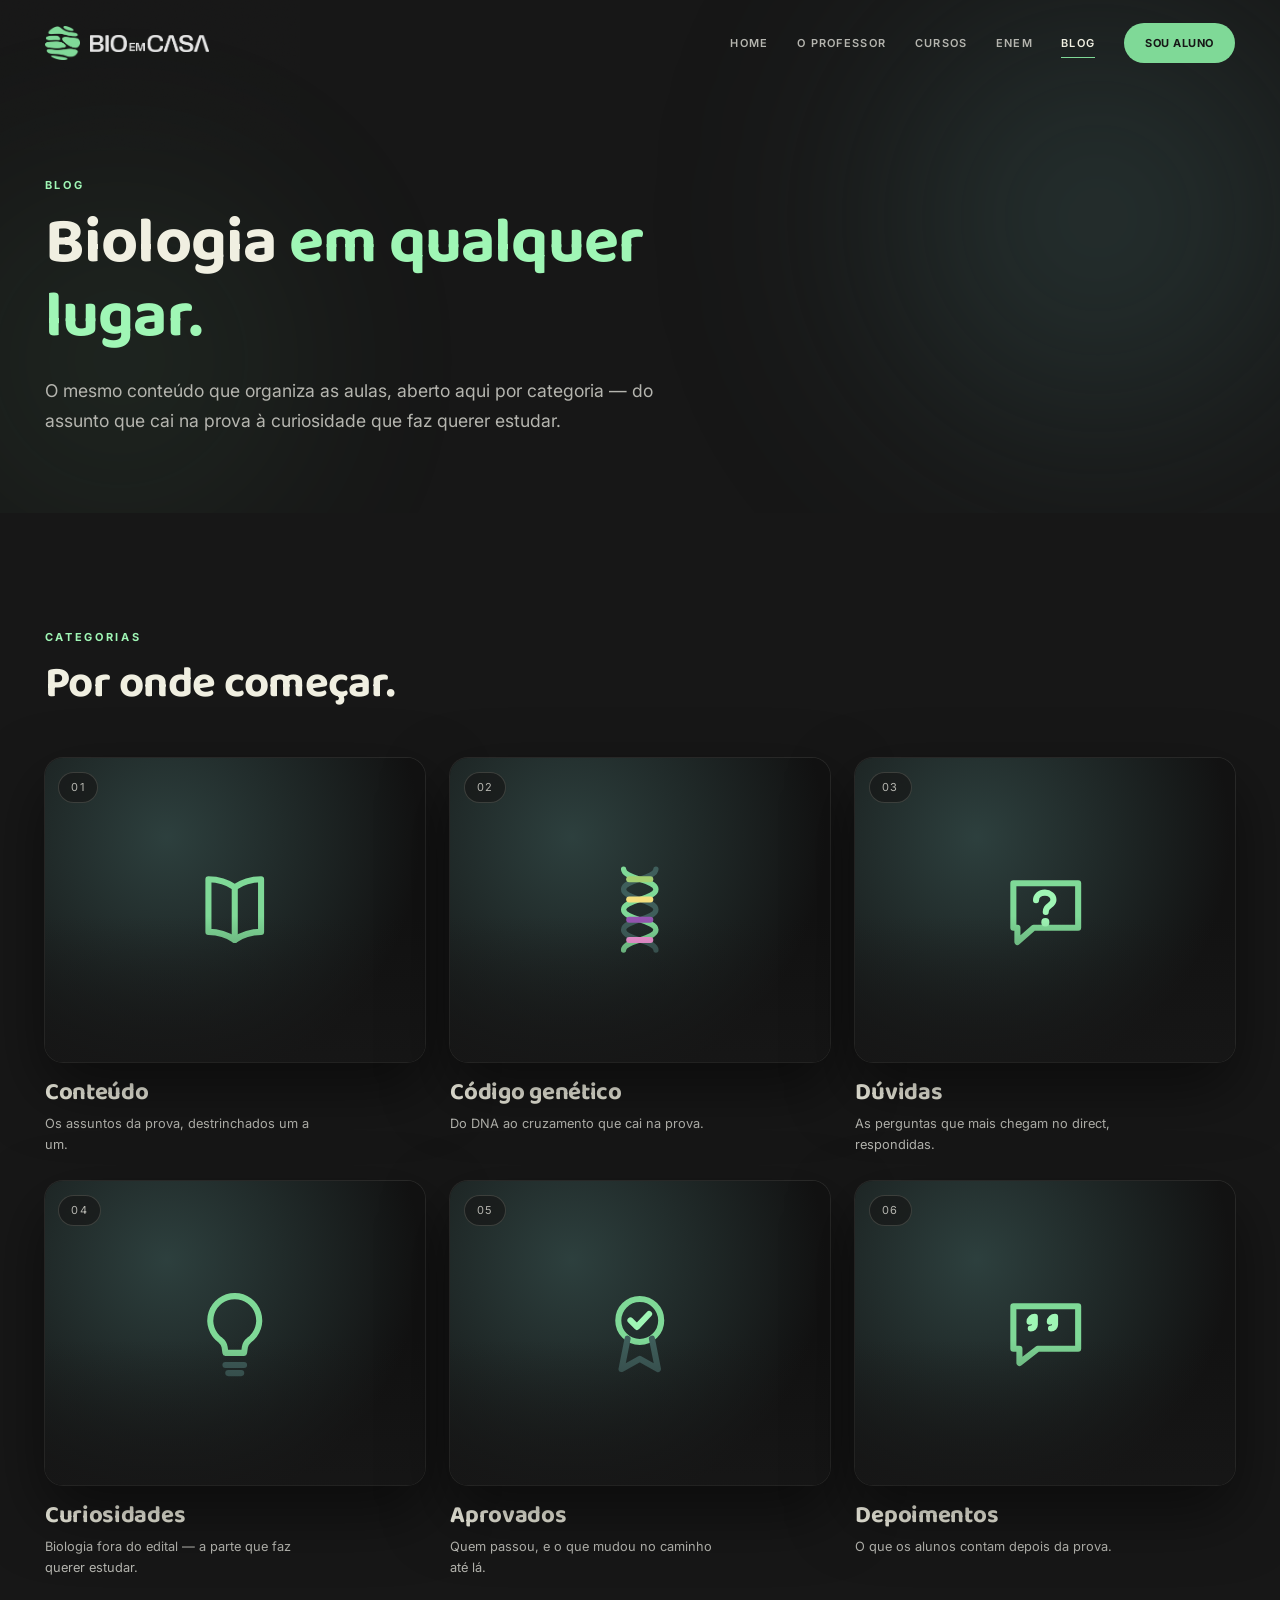
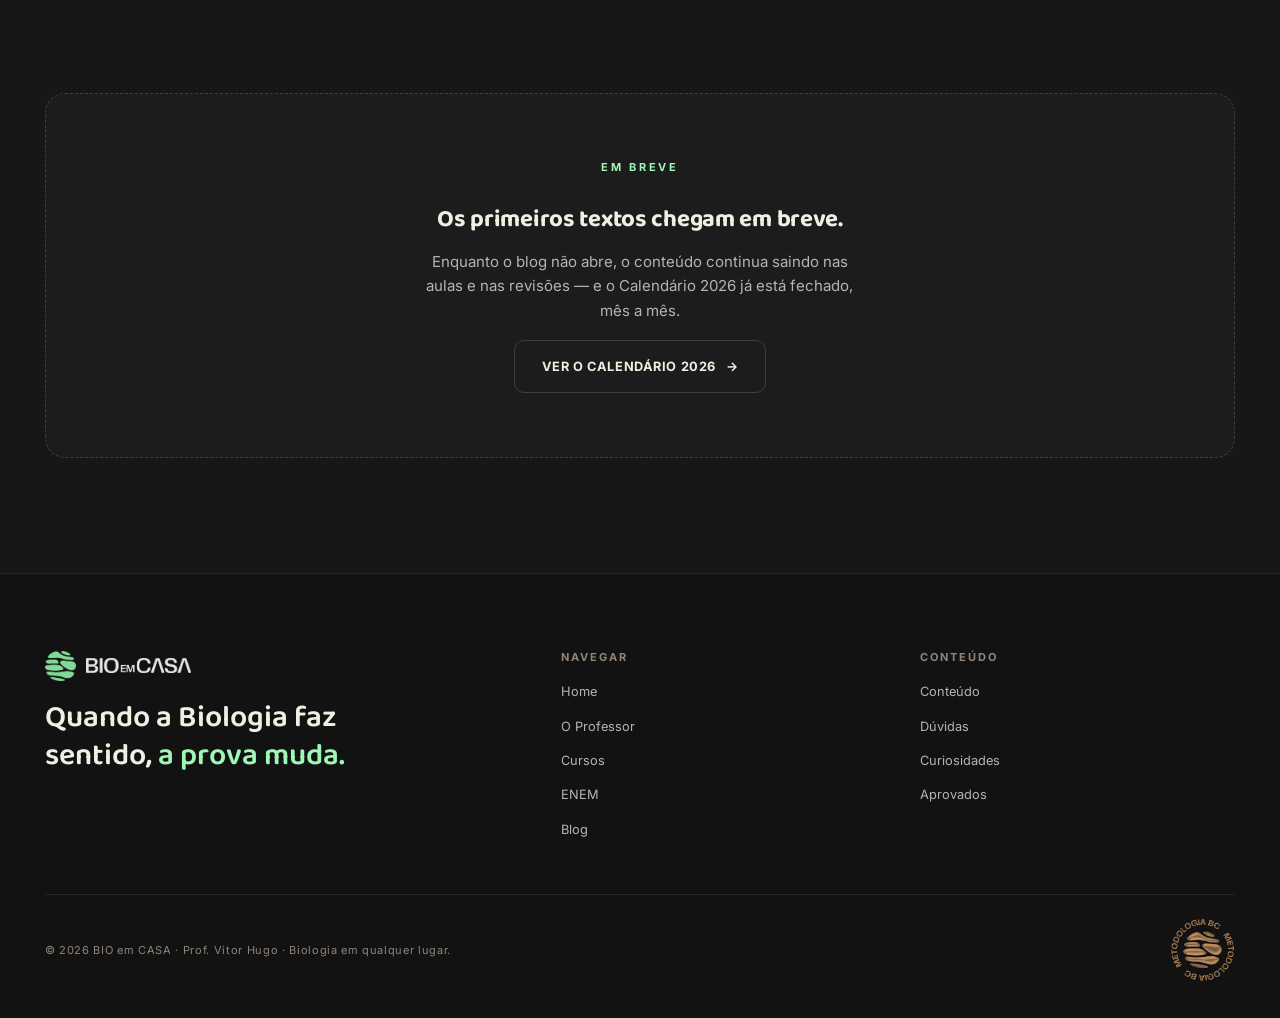
==== blog.html @ 964b4d8d "Cursos: metade do mark do logo atrás da foto do professor Mesmo motivo do hero da Home, preenchendo " ====
<!doctype html>
<html lang="pt-BR">
<head>
<meta charset="utf-8">
<meta name="viewport" content="width=device-width, initial-scale=1">
<title>Blog — BIO em CASA</title>
<meta name="description" content="Conteúdo, dúvidas, código genético, curiosidades, aprovados e depoimentos: a Biologia da BIO em CASA organizada por categoria.">
<link rel="icon" href="favicon.png" type="image/png">
<meta name="theme-color" content="#171717">

<link rel="preconnect" href="https://fonts.googleapis.com">
<link rel="preconnect" href="https://fonts.gstatic.com" crossorigin>
<link rel="stylesheet" href="https://fonts.googleapis.com/css2?family=Baloo+2:wght@500;600;700;800&family=Inter:wght@400;500;600;700&display=swap">
<script>document.documentElement.classList.add('js')</script>
<link rel="stylesheet" href="assets/css/site.css?v=20260915c">
<link rel="stylesheet" href="assets/css/paginas.css?v=20260915h">
</head>
<body>

<div class="progresso" aria-hidden="true"></div>

<svg class="grain" aria-hidden="true" xmlns="http://www.w3.org/2000/svg">
  <filter id="grao"><feTurbulence type="fractalNoise" baseFrequency="0.85" numOctaves="2" stitchTiles="stitch"/></filter>
  <rect width="100%" height="100%" filter="url(#grao)"/>
</svg>

<header class="topo" data-stuck="0">
  <a class="marca" href="index.html" aria-label="BIO em CASA — início">
    <img class="marca__icone" src="assets/img/marca/icone.png" alt="" width="312" height="300">
    <img class="marca__wordmark" src="assets/img/marca/wordmark.png" alt="" width="1053" height="150">
  </a>
  <nav class="nav" aria-label="Principal">
    <a class="nav__link" href="index.html"><span data-txt="Home">Home</span></a>
    <a class="nav__link" href="professor.html"><span data-txt="O Professor">O Professor</span></a>
    <a class="nav__link" href="cursos.html"><span data-txt="Cursos">Cursos</span></a>
    <a class="nav__link" href="enem.html"><span data-txt="ENEM">ENEM</span></a>
    <a class="nav__link" href="blog.html" aria-current="page"><span data-txt="Blog">Blog</span></a>
    <a class="btn btn--pill" href="https://eveclass.com/pt" target="_blank" rel="noopener">Sou aluno</a>
  </nav>
  <button class="menu-btn" type="button" aria-label="Abrir menu" aria-expanded="false" aria-controls="gaveta"><i></i><i></i></button>
</header>

<div class="gaveta" id="gaveta">
  <a href="index.html" style="--i:0">Home</a>
  <a href="professor.html" style="--i:1">O Professor</a>
  <a href="cursos.html" style="--i:2">Cursos</a>
  <a href="enem.html" style="--i:3">ENEM</a>
  <a href="blog.html" style="--i:4">Blog</a>
  <a href="https://eveclass.com/pt" target="_blank" rel="noopener" style="--i:5">Sou aluno</a>
</div>

<main>

<!-- ========================================================= CAPA ======== -->
<section class="capa">
  <div class="ambient" aria-hidden="true"><span class="a1"></span><span class="a2"></span></div>

  <div class="env capa__grade capa__grade--solo">
    <div>
      <span class="olho" data-revelar>Blog</span>
      <h1 data-revelar style="--atraso:80ms">Biologia <b>em qualquer lugar.</b></h1>
      <p class="texto medida" data-revelar style="--atraso:160ms">
        O mesmo conteúdo que organiza as aulas, aberto aqui por categoria — do assunto que
        cai na prova à curiosidade que faz querer estudar.
      </p>
    </div>
  </div>
</section>

<!-- ==================================================== CATEGORIAS ======= -->
<section class="sec env" aria-labelledby="cat-tit">
  <span class="olho" data-revelar>Categorias</span>
  <h2 id="cat-tit" class="tit-secao" data-revelar style="--atraso:80ms">Por onde começar.</h2>

  <div class="categorias">

    <article class="cat" id="conteudo" data-revelar-img>
      <div class="moldura moldura--viva">
        <span class="cat__tag">01</span>
        <div class="cat__icone" aria-hidden="true">
          <svg viewBox="0 0 24 24" fill="none" stroke="#7FD997" stroke-width="1.5" stroke-linecap="round" stroke-linejoin="round"><path d="M12 6.5c-1.8-1.3-4-2-6.5-2v13c2.5 0 4.7.7 6.5 2 1.8-1.3 4-2 6.5-2v-13c-2.5 0-4.7.7-6.5 2Z"></path><path d="M12 6.5v13"></path></svg>
        </div>
      </div>
      <h3>Conteúdo</h3>
      <p>Os assuntos da prova, destrinchados um a um.</p>
    </article>

    <article class="cat" id="codigo-genetico" data-revelar-img style="--atraso:90ms">
      <div class="moldura moldura--viva">
        <span class="cat__tag">02</span>
        <div class="cat__icone" aria-hidden="true">
          <svg viewBox="0 0 24 24" fill="none"><path d="M8 2c0 2.5 8 2.5 8 5s-8 2.5-8 5 8 2.5 8 5-8 2.5-8 5" stroke="#7FD997" stroke-width="1.3" stroke-linecap="round"></path><path d="M16 2c0 2.5-8 2.5-8 5s8 2.5 8 5-8 2.5-8 5 8 2.5 8 5" stroke="#3F5E5B" stroke-width="1.3" stroke-linecap="round"></path><path d="M9.4 4.5h5.2" stroke="#A5CF72" stroke-width="1.5" stroke-linecap="round"></path><path d="M9.4 9.5h5.2" stroke="#F5DF7F" stroke-width="1.5" stroke-linecap="round"></path><path d="M9.4 14.5h5.2" stroke="#9755B3" stroke-width="1.5" stroke-linecap="round"></path><path d="M9.4 19.5h5.2" stroke="#FC9ADE" stroke-width="1.5" stroke-linecap="round"></path></svg>
        </div>
      </div>
      <h3>Código genético</h3>
      <p>Do DNA ao cruzamento que cai na prova.</p>
    </article>

    <article class="cat" id="duvidas" data-revelar-img style="--atraso:180ms">
      <div class="moldura moldura--viva">
        <span class="cat__tag">03</span>
        <div class="cat__icone" aria-hidden="true">
          <svg viewBox="0 0 24 24" fill="none" stroke="#7FD997" stroke-width="1.5" stroke-linecap="round" stroke-linejoin="round"><path d="M4 5.5h16v11H9l-4 3.5v-3.5H4z"></path><path d="M9.6 9.7c0-1.1.9-1.9 2.2-1.9 1.2 0 2.1.8 2.1 1.8 0 1-1.1 1.3-1.6 2-.2.3-.3.6-.3 1" stroke="#9FF6B5"></path><path d="M11.9 15.1v.1" stroke="#9FF6B5" stroke-width="2"></path></svg>
        </div>
      </div>
      <h3>Dúvidas</h3>
      <p>As perguntas que mais chegam no direct, respondidas.</p>
    </article>

    <article class="cat" id="curiosidades" data-revelar-img>
      <div class="moldura moldura--viva">
        <span class="cat__tag">04</span>
        <div class="cat__icone" aria-hidden="true">
          <svg viewBox="0 0 24 24" fill="none" stroke="#7FD997" stroke-width="1.5" stroke-linecap="round" stroke-linejoin="round"><path d="M12 3a6 6 0 0 0-3.5 10.9c.5.4.9 1 1 1.7l.2 1.4h4.6l.2-1.4c.1-.7.5-1.3 1-1.7A6 6 0 0 0 12 3Z"></path><path d="M9.7 20h4.6M10.4 22h3.2" stroke="#3F5E5B"></path></svg>
        </div>
      </div>
      <h3>Curiosidades</h3>
      <p>Biologia fora do edital — a parte que faz querer estudar.</p>
    </article>

    <article class="cat" id="aprovados" data-revelar-img style="--atraso:90ms">
      <div class="moldura moldura--viva">
        <span class="cat__tag">05</span>
        <div class="cat__icone" aria-hidden="true">
          <svg viewBox="0 0 24 24" fill="none" stroke="#7FD997" stroke-width="1.5" stroke-linecap="round" stroke-linejoin="round"><circle cx="12" cy="9" r="5.3"></circle><path d="m9.7 9 1.6 1.6 3-3.2" stroke="#9FF6B5"></path><path d="M9 13.5 7.5 21l4.5-2.5 4.5 2.5-1.5-7.5" stroke="#3F5E5B"></path></svg>
        </div>
      </div>
      <h3>Aprovados</h3>
      <p>Quem passou, e o que mudou no caminho até lá.</p>
    </article>

    <article class="cat" id="depoimentos" data-revelar-img style="--atraso:180ms">
      <div class="moldura moldura--viva">
        <span class="cat__tag">06</span>
        <div class="cat__icone" aria-hidden="true">
          <svg viewBox="0 0 24 24" fill="none" stroke="#7FD997" stroke-width="1.5" stroke-linecap="round" stroke-linejoin="round"><path d="M4 5.5h16v10.5H10l-4.5 3.5v-3.5H4z"></path><path d="M8 9.3c0-.7.6-1.2 1.3-1.2v1.9c0 .6-.4 1-1 1" stroke="#9FF6B5"></path><path d="M13 9.3c0-.7.6-1.2 1.3-1.2v1.9c0 .6-.4 1-1 1" stroke="#9FF6B5"></path></svg>
        </div>
      </div>
      <h3>Depoimentos</h3>
      <p>O que os alunos contam depois da prova.</p>
    </article>

  </div>
</section>

<!-- ======================================================== VAZIO ======== -->
<section class="sec env">
  <div class="vazio" data-revelar>
    <span class="olho">Em breve</span>
    <h2>Os primeiros textos chegam em breve.</h2>
    <p>
      Enquanto o blog não abre, o conteúdo continua saindo nas aulas e nas revisões —
      e o Calendário 2026 já está fechado, mês a mês.
    </p>
    <a class="btn btn--fantasma" href="cursos.html">Ver o Calendário 2026 <span class="seta" aria-hidden="true">→</span></a>
  </div>
</section>

</main>

<footer class="rodape">
  <div class="env">
    <div class="rodape__grade">
      <div>
        <a class="marca" href="index.html" aria-label="BIO em CASA — início">
          <img class="marca__icone marca__icone--rodape" src="assets/img/marca/icone.png" alt="" width="312" height="300">
          <img class="marca__wordmark marca__wordmark--rodape" src="assets/img/marca/wordmark.png" alt="" width="1053" height="150">
        </a>
        <p class="rodape__frase">Quando a Biologia faz sentido, <b>a prova muda.</b></p>
      </div>
      <nav aria-label="Navegação do rodapé">
        <h4>Navegar</h4>
        <ul>
          <li><a href="index.html">Home</a></li>
          <li><a href="professor.html">O Professor</a></li>
          <li><a href="cursos.html">Cursos</a></li>
          <li><a href="enem.html">ENEM</a></li>
          <li><a href="blog.html">Blog</a></li>
        </ul>
      </nav>
      <div>
        <h4>Conteúdo</h4>
        <ul>
          <li><a href="blog.html#conteudo">Conteúdo</a></li>
          <li><a href="blog.html#duvidas">Dúvidas</a></li>
          <li><a href="blog.html#curiosidades">Curiosidades</a></li>
          <li><a href="blog.html#aprovados">Aprovados</a></li>
        </ul>
      </div>
    </div>
    <div class="rodape__base">
      <span>© <span id="ano">2026</span> BIO em CASA · Prof. Vitor Hugo · Biologia em qualquer lugar.</span>
      <img class="rodape__selo" src="assets/img/marca/selo-bc.png" alt="Selo Metodologia BC" width="420" height="419" loading="lazy">
    </div>
  </div>
</footer>

<script src="assets/js/site.js?v=20260915b" defer></script>
<script src="assets/js/paginas.js?v=20260915b" defer></script>
</body>
</html>
---- assets/css/site.css ----
/* ==========================================================================
   BIO em CASA — sistema base (tokens, shell, header, footer, componentes)
   Design system aprovado: fundo #171717, verde de marca #7FD997,
   display Baloo 2 + corpo Inter.
   ========================================================================== */

:root{
  /* --- superfícies --- */
  --bg:        #171717;
  --bg-raise:  #1c1c1c;
  --bg-sink:   #121212;

  /* --- tinta --- */
  --ink:       #F0EFE1;
  --ink-2:     #B5B5AF;
  /* A escala dimmed aprovada é #B5B5AF / #83786E / #675B53. Em texto pequeno,
     #83786E dá 4.16:1 e #675B53 dá 2.73:1 sobre #171717 — ambos abaixo do
     mínimo AA (4.5:1). A escala foi deslocada um degrau: --ink-3 abre
     #83786E o mínimo necessário para passar (5.1:1) e os dois tons
     aprovados seguem no sistema, agora reservados a texto grande e a
     elementos decorativos. */
  --ink-3:     #918579;
  --ink-4:     #83786E;
  --ink-5:     #675B53;

  /* --- verde de marca --- */
  --green:     #7FD997;
  --mint:      #9FF6B5;
  --petrol:    #3F5E5B;

  /* --- linhas --- */
  --line:      rgba(240,239,225,.09);
  --line-2:    rgba(240,239,225,.16);
  --green-soft:rgba(127,217,151,.12);
  --green-line:rgba(127,217,151,.28);

  /* --- legenda do Calendário (cores reais do carrossel, só aqui) --- */
  --cal-obj:   #5AC9FC;   /* revisões objetivas  */
  --cal-disc:  #FEE254;   /* revisões discursivas */
  --cal-ambas: #69E892;   /* ambas                */
  --cal-vest:  #FD8639;   /* datas de vestibular  */

  /* --- tipografia --- */
  --display: 'Baloo 2', 'Trebuchet MS', sans-serif;
  --body:    'Inter', -apple-system, 'Segoe UI', sans-serif;

  --t-hero:  clamp(2.35rem, 1.15rem + 3.6vw, 4.1rem);
  --t-h2:    clamp(1.75rem, 1.05rem + 2.1vw, 2.85rem);
  --t-h3:    clamp(1.15rem, .95rem + .7vw, 1.5rem);
  --t-lead:  clamp(.95rem, .88rem + .28vw, 1.1rem);
  --t-body:  .94rem;
  --t-small: .8rem;
  --t-label: .688rem;

  /* --- ritmo --- */
  --gut:     clamp(1.25rem, .4rem + 3vw, 3.5rem);
  --max:     1280px;
  --sec:     clamp(4rem, 2rem + 6.5vw, 7.5rem);

  /* --- movimento --- */
  --ease:    cubic-bezier(.16,1,.3,1);
  --ease-io: cubic-bezier(.5,0,.2,1);
  --nav-h:   86px;
}

*,*::before,*::after{ box-sizing:border-box; }

/* `overflow-x: clip` — NUNCA `hidden`: hidden cria um contêiner de scroll
   implícito no <body> e quebra silenciosamente todo `position:sticky`. */
html{ overflow-x:clip; scroll-behavior:smooth; scroll-padding-top:calc(var(--nav-h) + 1.5rem); }
body{
  margin:0; overflow-x:clip;
  background:var(--bg); color:var(--ink);
  font-family:var(--body); font-size:var(--t-body); line-height:1.65;
  -webkit-font-smoothing:antialiased; text-rendering:optimizeLegibility;
}
img,svg,canvas{ display:block; max-width:100%; }
a{ color:inherit; text-decoration:none; }
h1,h2,h3,h4{ font-family:var(--display); font-weight:700; line-height:1.14; margin:0; letter-spacing:-.012em; }
p{ margin:0; }
ul{ margin:0; padding:0; list-style:none; }
button{ font:inherit; color:inherit; background:none; border:0; cursor:pointer; }
::selection{ background:var(--green); color:var(--bg); }

:focus-visible{
  outline:2px solid var(--mint); outline-offset:3px; border-radius:4px;
}

/* ==========================================================================
   Atmosfera — grão + glow ambiente que deriva sozinho
   ========================================================================== */

.grain{
  position:fixed; inset:0; z-index:80; pointer-events:none;
  opacity:.05; mix-blend-mode:overlay;
}

.ambient{ position:absolute; inset:0; overflow:hidden; pointer-events:none; z-index:0; }
.ambient span{ position:absolute; border-radius:50%; will-change:transform; }
.ambient .a1{
  width:min(620px,58vw); aspect-ratio:1; top:-18%; right:-10%;
  background:radial-gradient(circle,var(--petrol),transparent 70%);
  filter:blur(100px); opacity:.5; animation:driftA 26s ease-in-out infinite;
}
.ambient .a2{
  width:min(470px,46vw); aspect-ratio:1; bottom:-16%; left:-9%;
  background:radial-gradient(circle,var(--green),transparent 70%);
  filter:blur(110px); opacity:.15; animation:driftB 32s ease-in-out infinite;
}
@keyframes driftA{ 0%,100%{transform:translate(0,0) scale(1)} 50%{transform:translate(2.4vw,1.6vh) scale(1.08)} }
@keyframes driftB{ 0%,100%{transform:translate(0,0) scale(1)} 50%{transform:translate(-2vw,-2.2vh) scale(1.05)} }

/* motivo orgânico da marca — metade esquerda do MARK real (não aproximação
   desenhada), ampliada e sangrando pela borda direita, atrás da foto do
   professor. Opacidade baixa de propósito: é atmosfera que se funde com o
   glow ambiente, não um segundo elemento disputando a hélice (o momento
   focal do Hero). Só em desktop — some junto com a foto no breakpoint
   mobile (ver home.css, onde .hero-obj também some). */
.motivo{
  position:absolute; z-index:0; pointer-events:none;
  top:-4vh; right:-13vw; width:min(620px,52vw); height:auto;
  opacity:.09;
}

/* ==========================================================================
   Header
   ========================================================================== */

/* A barra encolhe no scroll SEM animar `height`: a altura da caixa é fixa e
   quem encolhe é a faixa pintada (::before, via scaleY) enquanto o conteúdo
   sobe por translate. Animar `height` aqui custava um quadro de ~66ms
   exatamente no início do scroll — o pior momento possível. */
.topo{
  position:fixed; inset:0 0 auto; z-index:60; height:var(--nav-h);
  display:flex; align-items:center; justify-content:space-between;
  padding:0 var(--gut);
  pointer-events:none;   /* a faixa transparente abaixo não bloqueia cliques */
}
.topo > *{ pointer-events:auto; }
.topo::before{
  content:""; position:absolute; inset:0; z-index:-1;
  transform-origin:50% 0; opacity:0;
  background:rgba(23,23,23,.82);
  backdrop-filter:blur(14px) saturate(140%);
  border-bottom:1px solid var(--line);
  transition:transform .45s var(--ease), opacity .45s var(--ease);
}
.topo[data-stuck="1"]::before{ opacity:1; transform:scaleY(.767); }
.topo > *{ transition:transform .45s var(--ease); }
.topo[data-stuck="1"] > *{ transform:translateY(-10px); }

/* Ícone + wordmark, dois arquivos (nunca reconstruído em fonte): "BIO EM
   CASA" na arte usa Scale VF (tipografia real da identidade), que não está
   disponível pra texto vivo no navegador (ver paleta-e-tipografia.md).
   Baloo 2 é a substituta só onde o texto PRECISA ser vivo (títulos, corpo)
   — no logo em si, sempre a imagem. O wordmark foi recomposto a partir das
   duas linhas reais do lockup original ("BIO EM" + "CASA"), recortadas e
   religadas lado a lado — mesmas letras, mesma fonte, só a DIAGRAMAÇÃO
   muda de empilhada pra uma linha só, igual ao cabeçalho anterior. */
.marca{ display:flex; align-items:center; gap:10px; }
.marca__icone,.marca__wordmark{
  width:auto; transform-origin:0 50%;
  transition:transform .45s var(--ease);
}
.marca__icone{ height:34px; }
.marca__wordmark{ height:17px; }
.topo[data-stuck="1"] .marca__icone,
.topo[data-stuck="1"] .marca__wordmark{ transform:scale(.82); }
.marca__icone--rodape{ height:30px; }
.marca__wordmark--rodape{ height:15px; }

.nav{ display:flex; align-items:center; gap:clamp(1.1rem,2.2vw,2.25rem); }
.nav__link{
  position:relative; display:block; overflow:hidden;
  font-size:var(--t-label); font-weight:600; letter-spacing:.12em;
  text-transform:uppercase; color:var(--ink-2);
}
/* deslocamento de texto: o rótulo sobe e um duplicado entra por baixo */
/* .22s, não .5s: esse efeito passa o texto por uma máscara (metade sobe,
   metade entra por baixo) — em 500ms a meia-frase cortada fica visível por
   tempo suficiente pra parecer quebrado; rápido, "pisca" como um flip de
   painel de embarque e ninguém enxerga o corte. */
/* o respiro vertical mora no span (e no duplicado), não no link: com padding
   no link, o overflow:hidden deixava uma faixa do texto original e do
   duplicado aparecendo — o "cortezinho" no hover. */
.nav__link span{ display:block; padding:.35rem 0; transition:transform .22s var(--ease); }
.nav__link span::after{
  content:attr(data-txt); position:absolute; left:0; top:100%; padding:.35rem 0;
  color:var(--ink); white-space:nowrap;
}
.nav__link:hover span,
.nav__link:focus-visible span{ transform:translateY(-100%); }
.nav__link[aria-current="page"]{ color:var(--ink); }
.nav__link[aria-current="page"]::before{
  content:""; position:absolute; left:0; bottom:0; width:100%; height:1px;
  background:var(--green);
}

/* ==========================================================================
   Botões
   ========================================================================== */

.btn{
  --sweep:var(--mint);
  position:relative; display:inline-flex; align-items:center; gap:.6rem;
  padding:.92rem 1.65rem; border-radius:10px; overflow:hidden; isolation:isolate;
  font-size:var(--t-small); font-weight:700; letter-spacing:.045em;
  text-transform:uppercase; white-space:nowrap;
  transition:transform .35s var(--ease), box-shadow .35s var(--ease);
}
.btn::before{
  content:""; position:absolute; inset:0; z-index:-1;
  background:var(--sweep); transform:translateX(-101%);
  transition:transform .55s var(--ease);
}
.btn:hover::before,.btn:focus-visible::before{ transform:translateX(0); }
.btn .seta{ transition:transform .45s var(--ease); }
.btn:hover .seta{ transform:translateX(4px); }

.btn--solido{ background:var(--green); color:var(--bg); }
.btn--solido:hover{ box-shadow:0 12px 34px rgba(127,217,151,.22); transform:translateY(-2px); }

.btn--pill{
  background:var(--green); color:var(--bg); border-radius:100px;
  padding:.7rem 1.35rem; font-size:var(--t-label);
}
.btn--pill:hover{ box-shadow:0 10px 26px rgba(127,217,151,.24); transform:translateY(-2px); }

.btn--fantasma{
  color:var(--ink); border:1px solid var(--line-2); --sweep:rgba(127,217,151,.1);
}
.btn--fantasma:hover{ border-color:var(--green-line); }

/* link de texto com seta */
.link-seta{
  display:inline-flex; align-items:center; gap:.45rem;
  font-size:var(--t-small); font-weight:600; letter-spacing:.02em; color:var(--ink);
}
.link-seta i{ font-style:normal; color:var(--mint); transition:transform .45s var(--ease); }
.link-seta:hover i{ transform:translateX(5px); }
.link-seta:hover{ color:var(--mint); }

/* ==========================================================================
   Estruturas de seção
   ========================================================================== */

.env{ width:min(100% - var(--gut)*2, var(--max)); margin-inline:auto; }
.sec{ position:relative; padding-block:var(--sec); }
/* seções encostadas não somam dois respiros — o intervalo entre elas é um só */
.sec + .sec{ padding-top:0; }

.olho{
  display:block; font-size:var(--t-label); font-weight:700;
  letter-spacing:.24em; text-transform:uppercase; color:var(--mint);
  margin-bottom:.85rem;
}
.subtit{ color:var(--ink-3); font-style:italic; font-size:var(--t-small); }
.texto{ color:var(--ink-2); font-size:var(--t-lead); line-height:1.72; }
.medida{ max-width:56ch; }
.medida-curta{ max-width:44ch; }

.regua{ height:1px; background:var(--line); border:0; margin:0; }

/* pílula de rótulo */
.pilula{
  display:inline-flex; align-items:center; gap:.5rem; width:fit-content;
  padding:.45rem .9rem; border-radius:100px;
  background:var(--green-soft); border:1px solid var(--green-line);
  font-size:var(--t-label); font-weight:700; letter-spacing:.16em;
  text-transform:uppercase; color:var(--mint);
}

/* barra de progresso da página */
.progresso{
  position:fixed; top:0; left:0; height:2px; width:0%; z-index:70;
  background:linear-gradient(90deg,var(--petrol),var(--green),var(--mint));
  transform-origin:0 50%;
}

/* ==========================================================================
   Revelação de apoio — movimento SECUNDÁRIO (nunca o momento principal)
   ========================================================================== */

.js [data-revelar]{
  opacity:0; transform:translateY(18px);
  transition:opacity .85s var(--ease), transform .85s var(--ease);
  transition-delay:var(--atraso,0ms);
}
[data-revelar].visivel{ opacity:1; transform:none; }

/* imagens entram com blur + translateY (padrão do estúdio, nunca só opacidade) */
.js [data-revelar-img]{
  opacity:0; transform:translateY(26px) scale(1.02); filter:blur(14px);
  transition:opacity 1s var(--ease), transform 1.1s var(--ease), filter 1.1s var(--ease);
  transition-delay:var(--atraso,0ms);
}
[data-revelar-img].visivel{ opacity:1; transform:none; filter:blur(0); }

/* ==========================================================================
   Moldura de imagem — a "janela" da marca
   ========================================================================== */

.moldura{
  position:relative; overflow:hidden; border-radius:18px;
  box-shadow:0 0 0 1px var(--line), 0 26px 64px rgba(0,0,0,.5);
  background:var(--bg-sink);
}
.moldura img{ width:100%; height:100%; object-fit:cover; transition:transform 1.1s var(--ease); }
.moldura::after{
  content:""; position:absolute; inset:0;
  background:linear-gradient(180deg,transparent 52%,rgba(23,23,23,.85) 100%);
}
.moldura--viva:hover img{ transform:scale(1.05); }
.moldura--viva{ transition:box-shadow .6s var(--ease); }
.moldura--viva:hover{ box-shadow:0 0 0 1px var(--green-line), 0 32px 74px rgba(0,0,0,.55); }

/* ==========================================================================
   Rodapé
   ========================================================================== */

.rodape{
  position:relative; border-top:1px solid var(--line);
  padding:clamp(3rem,6vw,5rem) 0 2.25rem; background:var(--bg-sink);
}
.rodape__grade{
  display:grid; gap:2.75rem;
  grid-template-columns:minmax(0,1.5fr) repeat(2,minmax(0,1fr));
}
.rodape__frase{
  font-family:var(--display); font-weight:600;
  font-size:clamp(1.3rem,1rem + 1.2vw,1.9rem); line-height:1.25; color:var(--ink);
  max-width:20ch; margin-top:1.15rem;
}
.rodape__frase b{ color:var(--mint); font-weight:600; }
.rodape h4{
  font-family:var(--body); font-size:var(--t-label); font-weight:700;
  letter-spacing:.18em; text-transform:uppercase; color:var(--ink-3); margin-bottom:1rem;
}
.rodape li + li{ margin-top:.6rem; }
.rodape li a{ color:var(--ink-2); font-size:var(--t-small); transition:color .3s var(--ease); }
.rodape li a:hover{ color:var(--mint); }
.rodape__base{
  display:flex; flex-wrap:wrap; gap:1rem; justify-content:space-between;
  align-items:center; margin-top:3.25rem; padding-top:1.5rem;
  border-top:1px solid var(--line);
  font-size:var(--t-label); letter-spacing:.06em; color:var(--ink-3);
}
.rodape__selo{ width:64px; height:auto; opacity:.85; }

/* ==========================================================================
   Menu mobile
   ========================================================================== */

.menu-btn{ display:none; width:40px; height:40px; position:relative; z-index:62; }
.menu-btn i{
  position:absolute; left:9px; width:22px; height:1.5px; background:var(--ink);
  transition:transform .45s var(--ease), opacity .3s var(--ease);
}
.menu-btn i:nth-child(1){ top:15px; }
.menu-btn i:nth-child(2){ top:23px; }
[data-menu="aberto"] .menu-btn i:nth-child(1){ transform:translateY(4px) rotate(45deg); }
[data-menu="aberto"] .menu-btn i:nth-child(2){ transform:translateY(-4px) rotate(-45deg); }

.gaveta{
  position:fixed; inset:0; z-index:59; display:none;
  flex-direction:column; justify-content:center; gap:.4rem;
  padding:0 var(--gut); background:var(--bg);
}
.gaveta::before{
  content:""; position:absolute; inset:0;
  background:radial-gradient(120% 80% at 80% 10%,rgba(63,94,91,.5),transparent 65%);
  pointer-events:none;
}
.gaveta a{
  position:relative; font-family:var(--display); font-weight:700;
  font-size:clamp(1.9rem,10vw,2.9rem); color:var(--ink);
  padding:.35rem 0; border-bottom:1px solid var(--line);
  opacity:0; transform:translateY(22px);
}
[data-menu="aberto"] .gaveta{ display:flex; }
[data-menu="aberto"] .gaveta a{
  animation:entraMenu .6s var(--ease) forwards;
  animation-delay:calc(var(--i) * 70ms + 60ms);
}
@keyframes entraMenu{ to{ opacity:1; transform:none; } }
[data-menu="aberto"]{ overflow:hidden; }

/* ==========================================================================
   Responsivo
   ========================================================================== */

@media (max-width:900px){
  :root{ --nav-h:68px; }
  .nav{ display:none; }
  .menu-btn{ display:block; }
  .rodape__grade{ grid-template-columns:1fr 1fr; }
  .rodape__grade > :first-child{ grid-column:1 / -1; }
}
@media (max-width:560px){
  .rodape__grade{ grid-template-columns:1fr; }
  .btn{ padding:.85rem 1.3rem; }
}

/* ==========================================================================
   Movimento reduzido — conteúdo sempre visível, sem deslocamento grande
   ========================================================================== */

@media (prefers-reduced-motion:reduce){
  html{ scroll-behavior:auto; }
  *,*::before,*::after{
    animation-duration:.001ms !important; animation-iteration-count:1 !important;
    transition-duration:.001ms !important; scroll-behavior:auto !important;
  }
  [data-revelar],[data-revelar-img]{ opacity:1 !important; transform:none !important; filter:none !important; }
  .ambient span{ animation:none; }
  .gaveta a{ opacity:1; transform:none; }
}

/* título de seção padrão das páginas internas */
.tit-secao{
  font-size:var(--t-h2); max-width:18ch;
  margin-bottom:clamp(2rem,4vw,3rem);
}

/* ==========================================================================
   Alvos de toque
   Links de texto (rodapé, links com seta, logo) ganham área de toque real.
   A medida de ~44px vem do dedo, não do texto: vale para qualquer aparelho
   sem ponteiro fino e também para telas estreitas, onde o dedo é a regra.
   ========================================================================== */

@media (hover:none), (max-width:760px){
  .rodape li a{ display:inline-block; padding-block:.9rem; }
  .rodape li + li{ margin-top:0; }
  .link-seta{ padding-block:.72rem; }
  .marca{ padding-block:.45rem; }
  .cat{ padding-block:.25rem; }
}

/* ==========================================================================
   Transição entre páginas (View Transitions, cross-document)

   As quatro páginas dividem header e rodapé. Nomeando os dois, eles
   PERMANECEM na troca em vez de piscar junto com o resto — o site passa a
   parecer um objeto só, não quatro documentos. Progressive enhancement puro:
   onde não há suporte, a navegação é a de sempre e nada se perde.
   ========================================================================== */

@view-transition{ navigation: auto; }

.topo{ view-transition-name: topo; }
.rodape{ view-transition-name: rodape; }

::view-transition-old(root),
::view-transition-new(root){
  animation-duration:.3s;
  animation-timing-function:var(--ease);
}
/* header e rodapé têm view-transition-name pra não "saltar" durante a troca
   de página, mas PRECISAM manter o cross-fade padrão do navegador — nunca
   `animation:none` nos dois ao mesmo tempo. O link ativo muda de estado
   (cor + sublinhado) entre a página antiga e a nova (ex: "Cursos" normal
   numa página, em negrito/sublinhado na outra); sem cross-fade, as duas
   versões renderizam sobrepostas e cheias, e a diferença aparece como um
   "fantasma" cortado no texto do link ativo. O crossfade padrão resolve
   isso suavizando a diferença em vez de empilhar as duas por cima. */
::view-transition-old(topo),::view-transition-new(topo),
::view-transition-old(rodape),::view-transition-new(rodape){
  animation-duration:.18s;
  /* NÃO forçar mix-blend-mode:normal aqui — o padrão do navegador é
     plus-lighter, feito justamente pra crossfade de texto não virar
     "fantasma" duplicado enquanto as duas camadas ainda estão semi-
     transparentes ao mesmo tempo. Foi isso, não a duração, que causava
     o corte visível. */
}

@media (prefers-reduced-motion:reduce){
  ::view-transition-group(*),
  ::view-transition-old(*),
  ::view-transition-new(*){ animation:none !important; }
}
---- assets/css/paginas.css ----
/* ==========================================================================
   BIO em CASA — páginas internas (O Professor · Cursos · Blog)
   Motion de apoio apenas: os picos autorais moram na Home.
   ========================================================================== */

/* ---------------------------------------------------------------- capa --- */

.capa{
  position:relative; overflow:hidden;
  padding:calc(var(--nav-h) + clamp(3.5rem,7vw,6.5rem)) 0 clamp(3rem,6vw,5rem);
}
.capa__grade{
  position:relative; z-index:2;
  display:grid; grid-template-columns:minmax(0,1.15fr) minmax(0,.85fr);
  gap:clamp(2rem,5vw,4.5rem); align-items:center;
}
.capa h1{ font-size:var(--t-hero); max-width:16ch; }
.capa h1 b{ color:var(--mint); font-weight:700; }
.capa .texto{ margin-top:1.35rem; }
.capa__grade--solo{ grid-template-columns:minmax(0,1fr); }
/* metade do mark atrás do retrato (mesmo motivo do hero da Home): centrada na
   altura da capa, que é bem mais baixa que o hero — o excesso é cortado */
.capa .motivo{ top:50%; transform:translateY(-50%); width:min(520px,44vw); }
.capa__acoes{ display:flex; flex-wrap:wrap; gap:1.5rem; align-items:center; margin-top:2rem; }

/* retrato grande com deslocamento suave dentro da moldura */
.retrato{
  position:relative; margin:0; aspect-ratio:3/4; border-radius:22px; overflow:hidden;
  border:1px solid var(--line-2); box-shadow:0 34px 90px rgba(0,0,0,.55);
}
.retrato img{
  width:100%; height:112%; object-fit:cover; object-position:50% 30%;
  will-change:transform;
}
.retrato::after{
  content:""; position:absolute; inset:0;
  background:linear-gradient(180deg,transparent 58%,rgba(23,23,23,.8) 100%);
}
.retrato figcaption{
  position:absolute; left:1.3rem; right:1.3rem; bottom:1.15rem; z-index:2;
  font-size:var(--t-label); letter-spacing:.14em; text-transform:uppercase; color:var(--mint);
}

/* --------------------------------------------------------- ficha (dados) -- */

.ficha{ border-top:1px solid var(--line); margin-top:clamp(2rem,4vw,3rem); }
.ficha div{
  display:grid; grid-template-columns:minmax(0,10rem) minmax(0,1fr);
  gap:1rem; padding:.95rem 0; border-bottom:1px solid var(--line);
}
.ficha dt{
  font-size:var(--t-label); letter-spacing:.14em; text-transform:uppercase; color:var(--ink-3);
}
.ficha dd{ margin:0; font-size:var(--t-small); color:var(--ink); }

/* A folha de dados se preenche linha a linha: a linha em si fica parada e
   quem entra é o conteúdo — rótulo primeiro, valor logo atrás —, com o filete
   de baixo se traçando da esquerda para a direita. */
.ficha div[data-revelar]{ opacity:1; transform:none; position:relative; border-bottom:0; }
.js .ficha div[data-revelar]::after{
  content:""; position:absolute; left:0; right:0; bottom:0; height:1px;
  background:var(--line); transform:scaleX(0); transform-origin:0 50%;
  transition:transform .85s var(--ease);
  transition-delay:calc(var(--atraso,0ms) + 140ms);
}
.ficha div[data-revelar].visivel::after{ transform:scaleX(1); }
.js .ficha dt,.js .ficha dd{
  opacity:0; transform:translateX(-10px);
  transition:opacity .6s var(--ease), transform .7s var(--ease);
  transition-delay:var(--atraso,0ms);
}
/* o valor chega depois do rótulo (precisa do `.js` para não perder
   em especificidade para a regra acima) */
.js .ficha dd{ transition-delay:calc(var(--atraso,0ms) + 130ms); }
.ficha .visivel dt,.ficha .visivel dd{ opacity:1; transform:none; }
/* lacuna factual: fica visível de propósito até o cliente confirmar o dado */
.falta{
  display:inline-block; padding:.1rem .5rem; border-radius:5px;
  background:rgba(253,134,57,.12); border:1px dashed rgba(253,134,57,.5);
  color:#FD8639; font-size:.75rem; font-weight:600; letter-spacing:.04em;
}

/* --------------------------------------------------------- prosa / texto -- */

.prosa{ display:grid; grid-template-columns:minmax(0,.42fr) minmax(0,1fr); gap:var(--gut); }
.prosa h2{ font-size:var(--t-h3); max-width:14ch; }
.prosa p + p{ margin-top:1.15rem; }

/* ------------------------------------------------------------ tira de fotos */

.tira{ display:grid; grid-template-columns:repeat(3,minmax(0,1fr)); gap:clamp(.8rem,1.6vw,1.4rem); }
.tira figure{ margin:0; }
.tira .moldura{ aspect-ratio:4/5; }
.tira figcaption{ margin-top:.75rem; font-size:var(--t-small); color:var(--ink-3); }
.tira figure:nth-child(2){ margin-top:clamp(1.5rem,4vw,3rem); }

/* ==========================================================================
   CURSOS
   ========================================================================== */

/* --- atalhos (3 cards de navegação, logo após a capa — cada um rola até
   sua seção correspondente mais abaixo na mesma página) --- */
.atalhos{
  display:grid; grid-template-columns:repeat(3,minmax(0,1fr));
  gap:clamp(.9rem,1.8vw,1.4rem);
}
.atalho{
  display:flex; flex-direction:column; align-items:flex-start;
  padding:clamp(1.4rem,2.4vw,1.75rem); border-radius:18px;
  background:var(--bg-raise); border:1px solid var(--line);
  transition:transform .5s var(--ease), border-color .5s var(--ease), box-shadow .5s var(--ease);
}
.atalho:hover{ transform:translateY(-4px); border-color:var(--green-line); box-shadow:0 20px 44px rgba(0,0,0,.38); }
.atalho__icone{
  display:flex; align-items:center; justify-content:center;
  width:46px; height:46px; border-radius:13px; margin-bottom:1.1rem;
  background:var(--bg-sink); border:1px solid var(--line);
}
.atalho__nome{ font-family:var(--display); font-size:1.12rem; font-weight:700; margin-bottom:.5rem; }
.atalho__desc{ font-size:var(--t-small); color:var(--ink-2); line-height:1.55; margin-bottom:1.2rem; }
.atalho .link-seta{ margin-top:auto; }

/* --- módulos isolados --- */
.modulos{
  display:grid; grid-template-columns:repeat(auto-fit,minmax(190px,1fr));
  gap:clamp(.7rem,1.4vw,1rem);
}
.modulo{
  display:flex; flex-direction:column; align-items:flex-start;
  padding:1.3rem 1.3rem 1.5rem; border-radius:16px;
  background:var(--bg-raise); border:1px solid var(--line);
  transition:transform .5s var(--ease), border-color .5s var(--ease);
}
.modulo:hover{ transform:translateY(-4px); border-color:var(--line-2); }
.modulo__num{
  font-family:var(--display); font-size:.78rem; font-weight:700;
  letter-spacing:.1em; color:var(--mint); margin-bottom:.65rem;
}
.modulo__nome{ font-family:var(--display); font-size:1.05rem; font-weight:700; line-height:1.25; margin-bottom:1.1rem; }
.modulo__cta{ margin-top:auto; align-self:stretch; justify-content:center; padding:.6rem 1rem; font-size:.7rem; }

/* --- legenda de cores (cores reais do carrossel do Calendário) --- */
.legenda{
  display:grid; grid-template-columns:repeat(4,minmax(0,1fr)); gap:clamp(.8rem,1.6vw,1.25rem);
}
.legenda div{
  padding:1.1rem 1.2rem; border-radius:14px;
  background:var(--bg-raise); border:1px solid var(--line);
  transition:border-color .45s var(--ease), transform .45s var(--ease);
}
.legenda div:hover{ transform:translateY(-3px); border-color:var(--line-2); }
.legenda i{
  display:block; width:18px; height:18px; border-radius:50%; margin-bottom:.8rem;
  box-shadow:0 0 22px currentColor;
}
.legenda b{ display:block; font-family:var(--display); font-size:1rem; font-weight:700; }
.legenda span{ display:block; font-size:.78rem; color:var(--ink-3); margin-top:.15rem; }

.inclui{ display:flex; flex-wrap:wrap; gap:.7rem; margin-top:clamp(1.5rem,3vw,2.25rem); }
.inclui li{
  display:flex; align-items:center; gap:.5rem;
  padding:.6rem 1rem; border-radius:100px;
  border:1px solid var(--green-line); background:var(--green-soft);
  font-size:var(--t-small); color:var(--ink);
}
.inclui li::before{ content:"✓"; color:var(--mint); font-weight:700; }

/* --- calendário mês a mês --- */
.mes-bloco{
  display:grid; grid-template-columns:minmax(0,14rem) minmax(0,1fr);
  gap:clamp(1.25rem,3vw,2.5rem); padding:clamp(1.75rem,3.5vw,2.75rem) 0;
  border-top:1px solid var(--line);
}
.mes-bloco:last-of-type{ border-bottom:1px solid var(--line); }
.mes-bloco > header h3{ font-size:clamp(1.35rem,1rem + 1.4vw,2rem); }
.mes-bloco > header p{ font-size:var(--t-small); color:var(--ink-3); margin-top:.35rem; }
.mes-bloco > header span{
  display:block; font-size:var(--t-label); letter-spacing:.18em;
  text-transform:uppercase; color:var(--ink-3); margin-bottom:.6rem;
}

.vests{ display:grid; grid-template-columns:repeat(auto-fit,minmax(240px,1fr)); gap:.85rem; }
.vest{
  position:relative; padding:1.1rem 1.2rem 1.1rem 1.55rem; border-radius:12px;
  background:var(--bg-raise); border:1px solid var(--line);
  transition:transform .45s var(--ease), border-color .45s var(--ease), box-shadow .45s var(--ease);
}
/* A barra do vestibular se DESENHA de cima para baixo quando o card chega,
   logo depois dele assentar. É o que faz o mês parecer um cronograma sendo
   preenchido em ordem de data, em vez de uma lista que apareceu inteira. */
.vest::before{
  content:""; position:absolute; left:.75rem; top:1.25rem; bottom:1.25rem;
  width:3px; border-radius:3px; background:var(--marca,var(--cal-obj));
}
.js .vest::before{
  transform:scaleY(0); transform-origin:50% 0;
  transition:transform .75s var(--ease);
  transition-delay:calc(var(--atraso,0ms) + 200ms);
}
.vest.visivel::before{ transform:scaleY(1); }
.vest:hover{ transform:translateY(-3px); border-color:var(--line-2); box-shadow:0 16px 40px rgba(0,0,0,.36); }
.vest b{ display:block; font-family:var(--display); font-size:1.08rem; font-weight:700; }
.vest b em{ font-style:normal; font-size:.8em; font-weight:600; color:var(--ink-2); }
.vest dl{ margin:.6rem 0 0; display:grid; gap:.3rem; }
.vest dl > div{ display:flex; gap:.5rem; font-size:var(--t-small); }
.vest dt{ color:var(--marca,var(--cal-obj)); font-weight:600; flex:none; }
.vest dd{ margin:0; color:var(--ink-2); }

.rodape-mes{ font-size:var(--t-small); color:var(--ink-3); margin-top:1rem; }
.rodape-mes b{ color:var(--ink-2); font-weight:600; }

/* --- cursos extensivos (planos anuais, ao vivo ou gravado) --- */
.planos{
  display:grid; grid-template-columns:repeat(2,minmax(0,1fr));
  gap:clamp(1rem,2vw,1.5rem); align-items:stretch;
}
.plano{
  position:relative; display:flex; flex-direction:column;
  padding:clamp(1.5rem,2.6vw,2rem); border-radius:20px;
  background:var(--bg-raise); border:1px solid var(--line);
  transition:transform .5s var(--ease), border-color .5s var(--ease), box-shadow .5s var(--ease);
}
.plano:hover{ transform:translateY(-4px); border-color:var(--line-2); box-shadow:0 20px 48px rgba(0,0,0,.4); }
.plano--destaque{
  background:linear-gradient(165deg,rgba(63,94,91,.42),var(--bg-raise) 62%);
  border-color:var(--green-line);
}
.plano__badge{
  position:absolute; top:-.75rem; left:clamp(1.5rem,2.6vw,2rem);
  padding:.3rem .8rem; border-radius:100px; background:var(--green); color:var(--bg);
  font-size:var(--t-label); font-weight:700; letter-spacing:.1em; text-transform:uppercase;
}
.plano__cabeca{ display:flex; align-items:flex-start; gap:.85rem; margin-bottom:1.25rem; }
.plano__icone{
  flex:none; display:flex; align-items:center; justify-content:center;
  width:44px; height:44px; border-radius:13px;
  background:var(--bg-sink); border:1px solid var(--line);
}
.plano__icone--sinapses{ background:radial-gradient(circle at 30% 28%,rgba(63,94,91,.65),var(--bg-sink) 72%); }
.plano__icone--dna{ background:radial-gradient(circle at 30% 28%,rgba(127,217,151,.24),var(--bg-sink) 72%); border-color:var(--green-line); }
.plano__nome{ display:block; font-family:var(--display); font-size:1.05rem; font-weight:700; line-height:1.25; }
.plano__sub{ display:block; font-size:var(--t-small); color:var(--ink-3); margin-top:.2rem; }
.plano__preco{ padding-bottom:1.1rem; margin-bottom:1.1rem; border-bottom:1px solid var(--line); }
.plano__de{ display:block; font-size:.82rem; color:var(--ink-4); text-decoration:line-through; }
.plano__por{ display:block; font-family:var(--display); font-size:1.7rem; font-weight:700; color:var(--ink); margin-top:.15rem; }
.plano__por b{ color:var(--mint); font-weight:800; }
.plano__desconto{ display:block; font-size:.78rem; color:var(--mint); font-weight:600; margin-top:.3rem; }
.plano__desc{ font-size:var(--t-small); color:var(--ink-2); margin-bottom:1.1rem; }
.plano__lista{ display:flex; flex-direction:column; gap:.55rem; margin-bottom:1.4rem; flex:1; }
.plano__lista li{
  position:relative; padding-left:1.5rem; font-size:.85rem; color:var(--ink-2); line-height:1.4;
}
.plano__lista li::before{ content:"✓"; position:absolute; left:0; top:0; color:var(--mint); font-weight:700; }
.plano__cta{ width:100%; justify-content:center; margin-top:auto; }

/* --- vestibulares (um card por instituição/fase — nunca vários por preço,
   pra não parecer um pacote combinado) --- */
.vestibulares{
  display:grid; grid-template-columns:repeat(auto-fit,minmax(168px,1fr));
  gap:clamp(.7rem,1.4vw,1rem); align-items:stretch;
}
.vestibular{
  position:relative; display:flex; flex-direction:column; align-items:flex-start;
  padding:1.1rem 1.1rem 1.3rem; border-radius:16px; isolation:isolate;
  background:var(--bg-raise); border:1px solid var(--line);
  transition:transform .5s var(--ease), border-color .5s var(--ease), box-shadow .5s var(--ease);
}
.vestibular:hover{ transform:translateY(-4px); border-color:var(--green-line); box-shadow:0 20px 48px rgba(0,0,0,.42); }

/* faixa clara atrás do logo: a maioria dos arquivos reais veio com fundo
   branco opaco (não é decisão nossa, é o arquivo da instituição) — em vez
   de tentar remover fundo de 10 logos diferentes (arriscado, cada um erra
   de um jeito), a faixa clara resolve as 10 de uma vez só, sem tocar em
   nenhum pixel da marca de ninguém. */
.vestibular__logo{
  width:100%; height:60px; margin-bottom:.9rem; padding:.5rem .7rem;
  border-radius:10px; background:var(--ink);
  display:flex; align-items:center; justify-content:center;
}
.vestibular__logo img{ max-width:100%; max-height:100%; object-fit:contain; }

.vestibular__nome{ font-family:var(--display); font-size:1.02rem; font-weight:700; line-height:1.2; }
.vestibular__nome em{ font-style:normal; font-weight:500; font-size:.72em; color:var(--ink-3); }
.vestibular__aulas{ font-size:.74rem; color:var(--ink-3); margin-top:.25rem; }
.vestibular__preco{
  font-family:var(--display); font-size:1.55rem; font-weight:800;
  color:var(--mint); line-height:1; margin:.55rem 0 0;
}
.vestibular__bonus{
  display:inline-block; margin-top:.5rem; padding:.25rem .6rem; border-radius:100px;
  background:var(--green-soft); border:1px solid var(--green-line);
  font-size:.66rem; font-weight:700; color:var(--mint); letter-spacing:.01em; line-height:1.3;
}

.vestibular--destaque{ background:linear-gradient(165deg,rgba(63,94,91,.42),var(--bg-raise) 62%); border-color:var(--green-line); }

.vestibular__cta{
  margin-top:.9rem; align-self:stretch; justify-content:center;
  padding:.62rem 1rem; font-size:.7rem;
}
.vestibular--destaque .vestibular__cta{ background:var(--green); color:var(--bg); border-color:transparent; --sweep:var(--mint); }

/* --- fecho de conversão --- */
.fecho{ text-align:center; }
.fecho h2{ font-size:var(--t-h2); max-width:18ch; margin:1.1rem auto 1rem; }
.fecho .texto{ margin-inline:auto; }
.fecho .btn{ margin-top:2rem; }
.fecho__assinatura{
  display:block; margin-top:1.25rem; font-family:var(--display);
  font-size:1.05rem; font-weight:600; color:var(--mint);
}

/* ==========================================================================
   BLOG
   ========================================================================== */

.categorias{ display:grid; grid-template-columns:repeat(3,minmax(0,1fr)); gap:clamp(1rem,2vw,1.75rem); }
.cat{ position:relative; display:block; }
.cat .moldura{ aspect-ratio:5/4; }
/* ícone provisório no lugar da foto de capa (o professor vai usar essas
   fotos exclusivamente em outro lugar) — mesmo chip com glow radial dos
   ícones de `.plano__icone`/`.atalho__icone`, só maior. Trocar de volta
   por foto assim que houver uma nova disponível: remova `.cat__icone` e
   volte a colocar a tag de imagem dentro do `.moldura`. */
.cat__icone{
  width:100%; height:100%; display:flex; align-items:center; justify-content:center;
  background:radial-gradient(circle at 32% 26%,rgba(63,94,91,.6),var(--bg-sink) 74%);
}
.cat__icone svg{ width:32%; height:32%; transition:transform .5s var(--ease); }
.moldura--viva:hover .cat__icone svg{ transform:scale(1.08); }
.cat h3{ font-size:var(--t-h3); margin-top:1.1rem; }
.cat p{ font-size:var(--t-small); color:var(--ink-2); margin-top:.4rem; max-width:34ch; }
.cat__tag{
  position:absolute; top:.85rem; left:.85rem; z-index:2;
  padding:.35rem .75rem; border-radius:100px;
  background:rgba(23,23,23,.7); backdrop-filter:blur(8px);
  border:1px solid var(--line-2);
  font-size:var(--t-label); letter-spacing:.12em; text-transform:uppercase; color:var(--ink-2);
}

/* estado honesto: ainda não há textos publicados */
.vazio{
  display:grid; place-items:center; text-align:center; gap:1rem;
  padding:clamp(2.5rem,5vw,4rem); border-radius:20px;
  border:1px dashed var(--line-2); background:var(--bg-raise);
}
.vazio h2{ font-size:var(--t-h3); }
.vazio p{ color:var(--ink-2); max-width:48ch; }

/* ==========================================================================
   Responsivo
   ========================================================================== */

@media (max-width:1000px){
  .capa__grade{ grid-template-columns:1fr; }
  .capa__grade .retrato{ max-width:420px; }
  .capa .motivo{ display:none; }
  .prosa{ grid-template-columns:1fr; gap:1.25rem; }
  .legenda{ grid-template-columns:repeat(2,minmax(0,1fr)); }
  .mes-bloco{ grid-template-columns:1fr; }
  .categorias{ grid-template-columns:repeat(2,minmax(0,1fr)); }
  .planos{ grid-template-columns:1fr; }
  .atalhos{ grid-template-columns:1fr; }
}
@media (max-width:640px){
  .tira{ grid-template-columns:1fr; }
  .tira figure:nth-child(2){ margin-top:0; }
  .legenda{ grid-template-columns:1fr; }
  .categorias{ grid-template-columns:1fr; }
  .ficha div{ grid-template-columns:1fr; gap:.25rem; }
}

/* ==========================================================================
   Marca viva — o mark da BIO em CASA se monta e se desmonta no scroll

   O mark não é uma imagem única: são as 7 formas orgânicas do logo original,
   recortadas (`assets/img/marca/blobs/`) e posicionadas nas coordenadas
   exatas em que elas estão no logo. Montado, é o logo pixel a pixel; solto,
   cada forma sai pela sua própria direção radial. Nada foi redesenhado.
   ========================================================================== */

.marca-viva{
  position:relative; width:min(200px,46vw); aspect-ratio:1.0409;
  margin:0 auto clamp(1.75rem,4vw,2.5rem);
}
.marca-viva::after{                       /* respiro de luz atrás do mark */
  content:""; position:absolute; inset:-38%; z-index:0; border-radius:50%;
  background:radial-gradient(circle,rgba(127,217,151,.16),transparent 68%);
  opacity:var(--formado,1); transition:opacity .4s var(--ease);
}
.marca-viva span{
  position:absolute; z-index:1; display:block;
  left:var(--l); top:var(--t); width:var(--w); height:var(--h);
  will-change:transform,opacity,filter;
}
.marca-viva span img{ width:100%; height:100%; display:block; }

/* Sem JS, com movimento reduzido ou antes do primeiro quadro: o logo já está
   montado. A animação é um ganho, nunca a condição para o logo existir. */
.marca-viva:not(.viva) span{ transform:none; opacity:1; filter:none; }
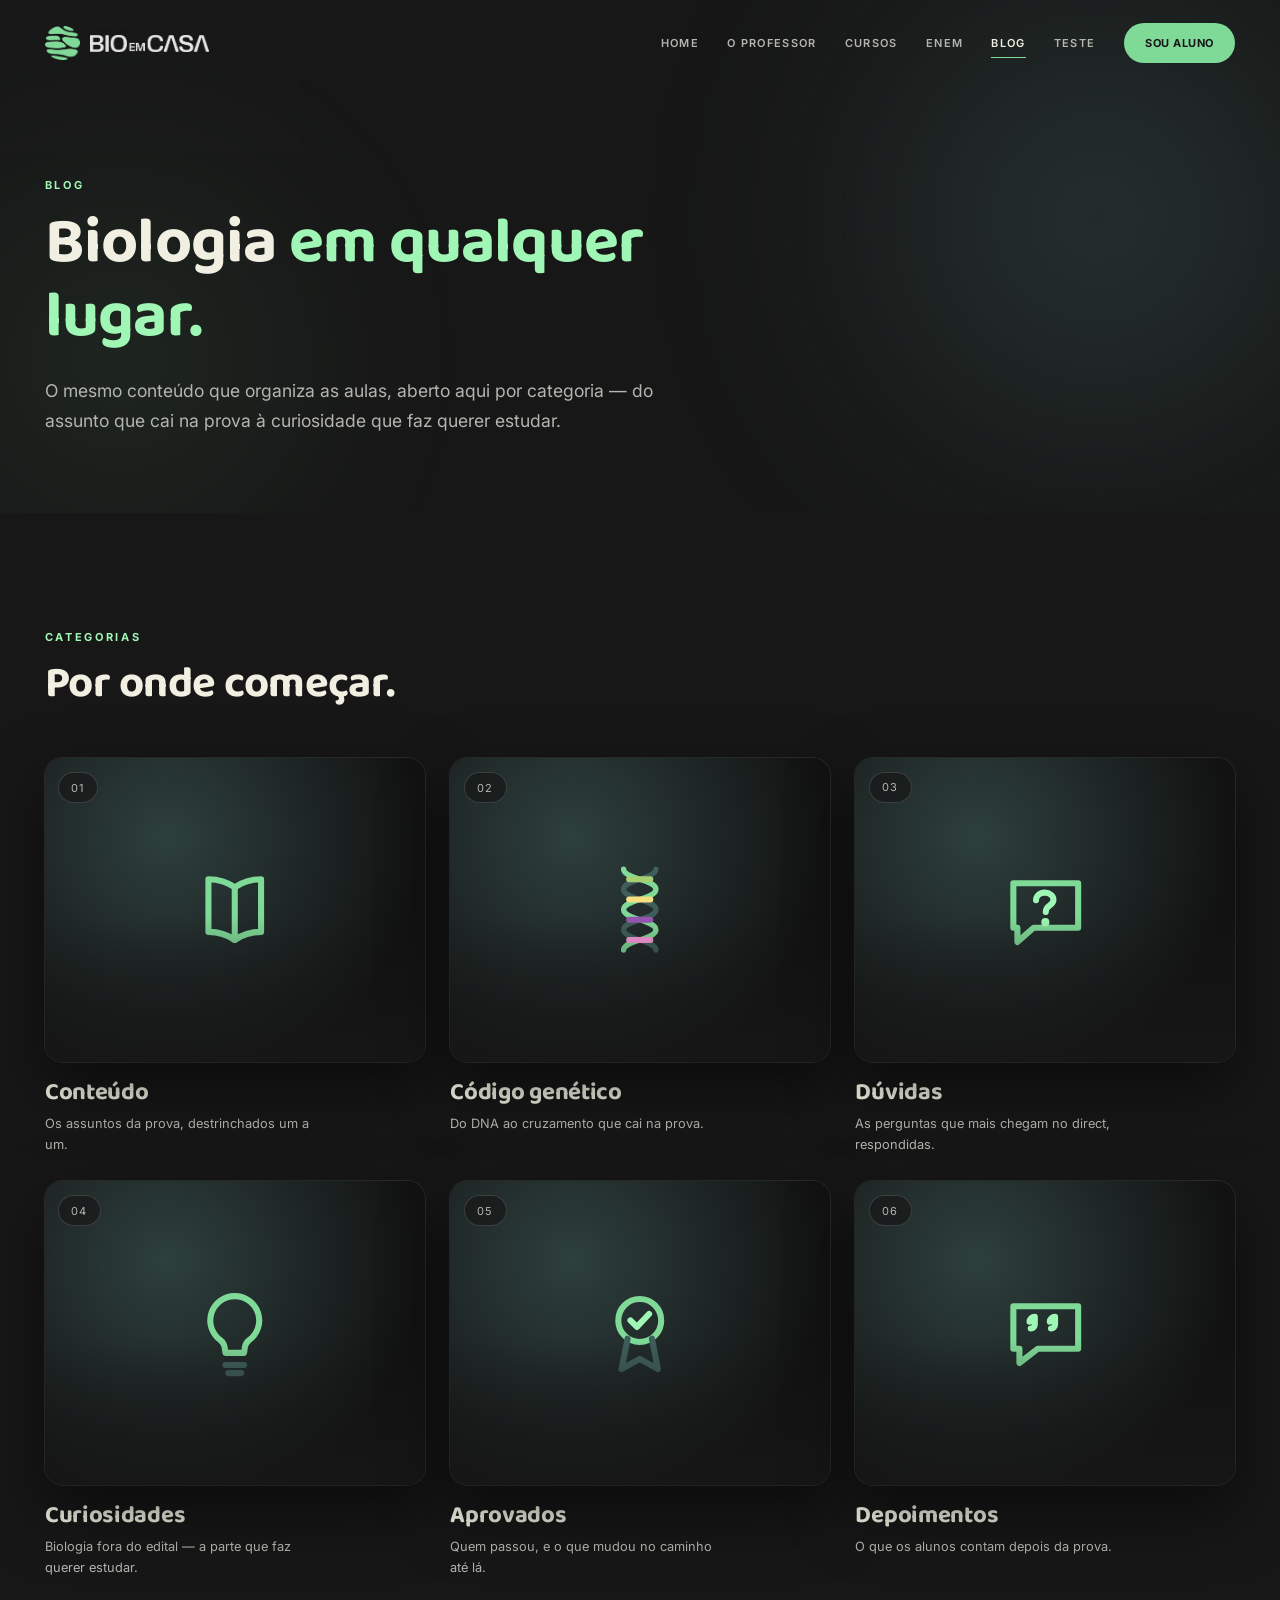
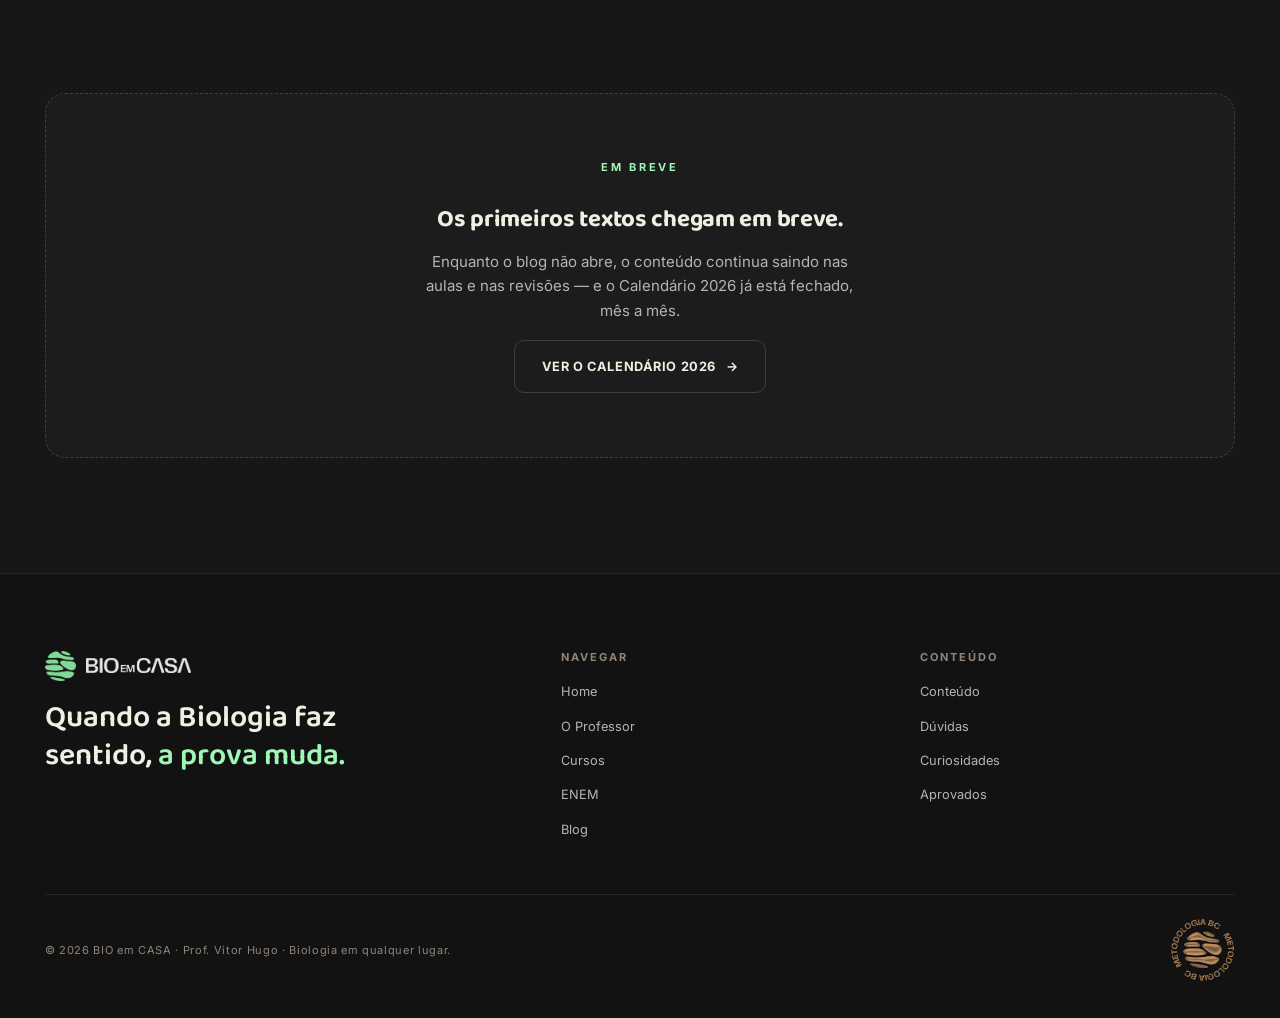
==== commit a7f39b06: "Adiciona página de Teste de Performance + aba no menu - Nova página teste-performance.html (autossuf" ====
--- a/blog.html
+++ b/blog.html
@@ -35,6 +35,7 @@
     <a class="nav__link" href="cursos.html"><span data-txt="Cursos">Cursos</span></a>
     <a class="nav__link" href="enem.html"><span data-txt="ENEM">ENEM</span></a>
     <a class="nav__link" href="blog.html" aria-current="page"><span data-txt="Blog">Blog</span></a>
+    <a class="nav__link" href="teste-performance.html" target="_blank" rel="noopener"><span data-txt="Teste">Teste</span></a>
     <a class="btn btn--pill" href="https://eveclass.com/pt" target="_blank" rel="noopener">Sou aluno</a>
   </nav>
   <button class="menu-btn" type="button" aria-label="Abrir menu" aria-expanded="false" aria-controls="gaveta"><i></i><i></i></button>
@@ -46,7 +47,8 @@
   <a href="cursos.html" style="--i:2">Cursos</a>
   <a href="enem.html" style="--i:3">ENEM</a>
   <a href="blog.html" style="--i:4">Blog</a>
-  <a href="https://eveclass.com/pt" target="_blank" rel="noopener" style="--i:5">Sou aluno</a>
+  <a href="teste-performance.html" target="_blank" rel="noopener" style="--i:5">Teste</a>
+  <a href="https://eveclass.com/pt" target="_blank" rel="noopener" style="--i:6">Sou aluno</a>
 </div>
 
 <main>
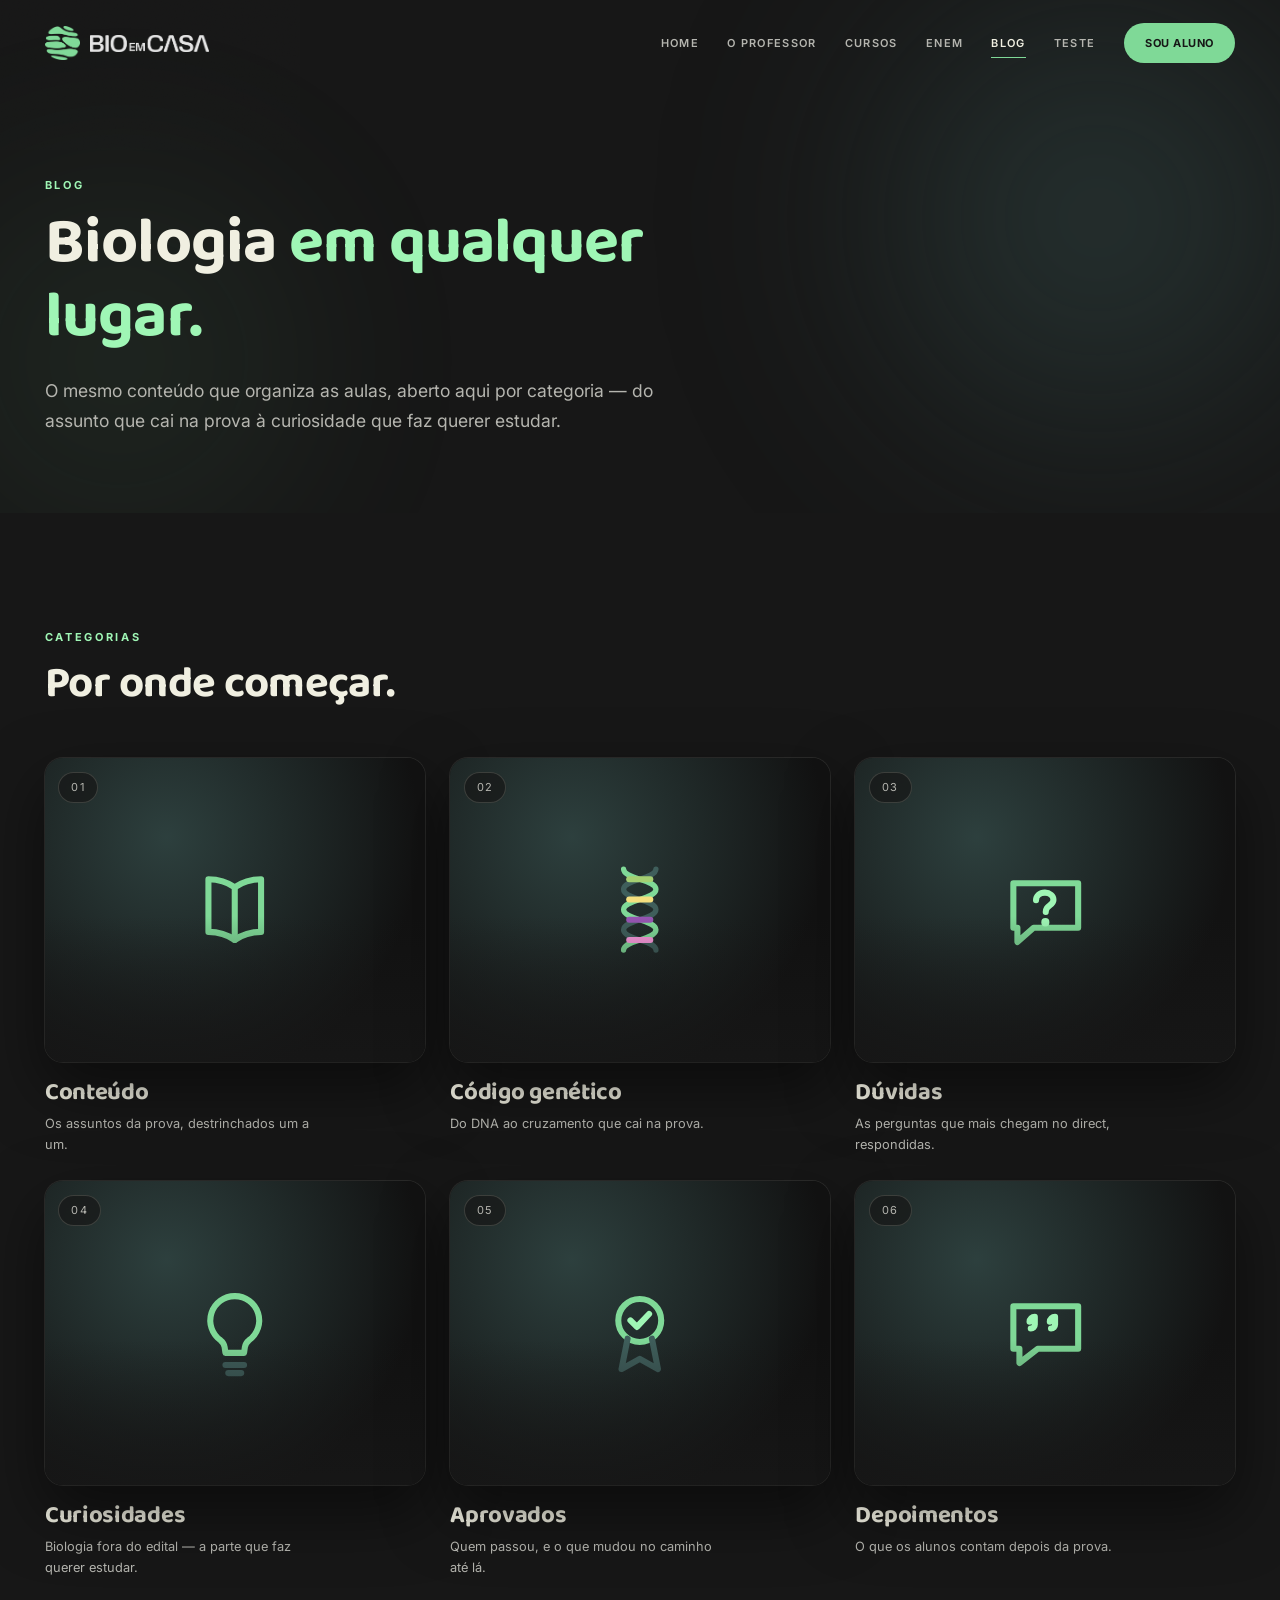
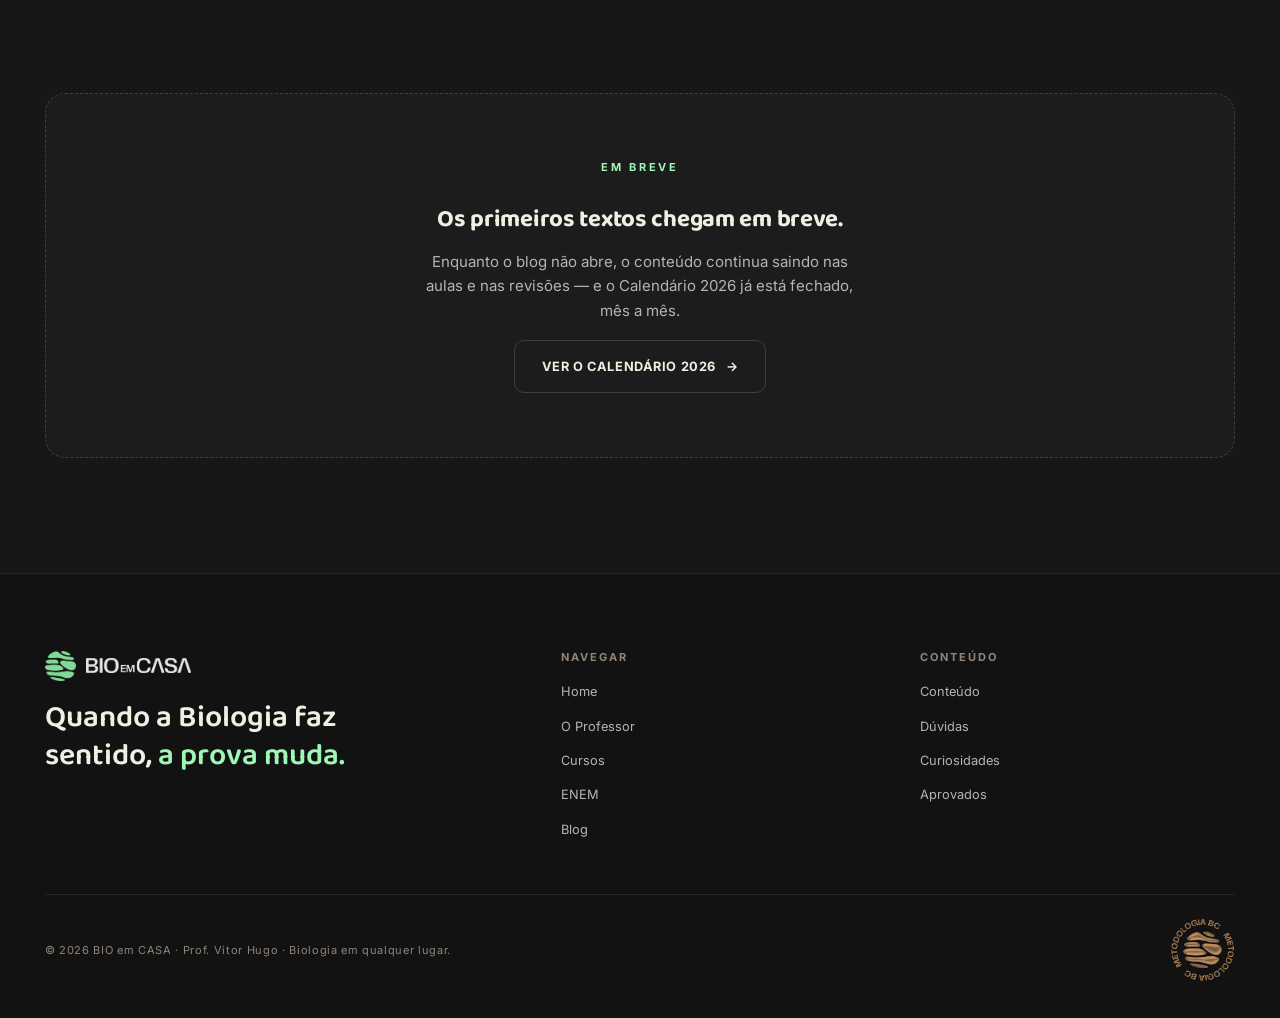
==== commit 98e7705f: "Cursos: reorganiza a página pra ajudar a decidir - "Qual é o seu caso?" substitui os atalhos: cada c" ====
--- a/blog.html
+++ b/blog.html
@@ -13,7 +13,7 @@
 <link rel="stylesheet" href="https://fonts.googleapis.com/css2?family=Baloo+2:wght@500;600;700;800&family=Inter:wght@400;500;600;700&display=swap">
 <script>document.documentElement.classList.add('js')</script>
 <link rel="stylesheet" href="assets/css/site.css?v=20260915c">
-<link rel="stylesheet" href="assets/css/paginas.css?v=20260915h">
+<link rel="stylesheet" href="assets/css/paginas.css?v=20260915i">
 </head>
 <body>
 
--- a/assets/css/paginas.css
+++ b/assets/css/paginas.css
@@ -119,6 +119,29 @@
 .atalho__nome{ font-family:var(--display); font-size:1.12rem; font-weight:700; margin-bottom:.5rem; }
 .atalho__desc{ font-size:var(--t-small); color:var(--ink-2); line-height:1.55; margin-bottom:1.2rem; }
 .atalho .link-seta{ margin-top:auto; }
+.atalho__quem{
+  display:block; margin-bottom:.45rem; font-size:var(--t-label); font-weight:700;
+  letter-spacing:.1em; text-transform:uppercase; color:var(--mint);
+}
+.atalho__preco{ display:block; margin-bottom:1rem; font-size:var(--t-small); color:var(--ink-3); }
+.atalho__preco b{ color:var(--ink); font-weight:600; }
+
+/* selo "ao vivo" / "gravado" nos extensivos: o nome SINAPSES/DNA sozinho não diz */
+.plano__modo{
+  display:inline-block; margin-bottom:.4rem; padding:.2rem .6rem; border-radius:100px;
+  border:1px solid var(--green-line); background:var(--green-soft);
+  font-size:var(--t-label); font-weight:700; letter-spacing:.12em; text-transform:uppercase; color:var(--mint);
+}
+
+/* botão de curso sem link ainda: visivelmente desativado, nunca um beco silencioso */
+.btn--breve{ opacity:.5; cursor:not-allowed; pointer-events:none; }
+
+/* módulos recolhidos até ganharem preço e link */
+.modulos-detalhe summary{ cursor:pointer; list-style:none; width:fit-content; }
+.modulos-detalhe summary::-webkit-details-marker{ display:none; }
+.modulos-detalhe summary i{ font-style:normal; color:var(--mint); transition:transform .35s var(--ease); }
+.modulos-detalhe[open] summary i{ transform:rotate(180deg); }
+.modulos-detalhe .modulos{ margin-top:clamp(1.25rem,2.5vw,1.75rem); }
 
 /* --- módulos isolados --- */
 .modulos{
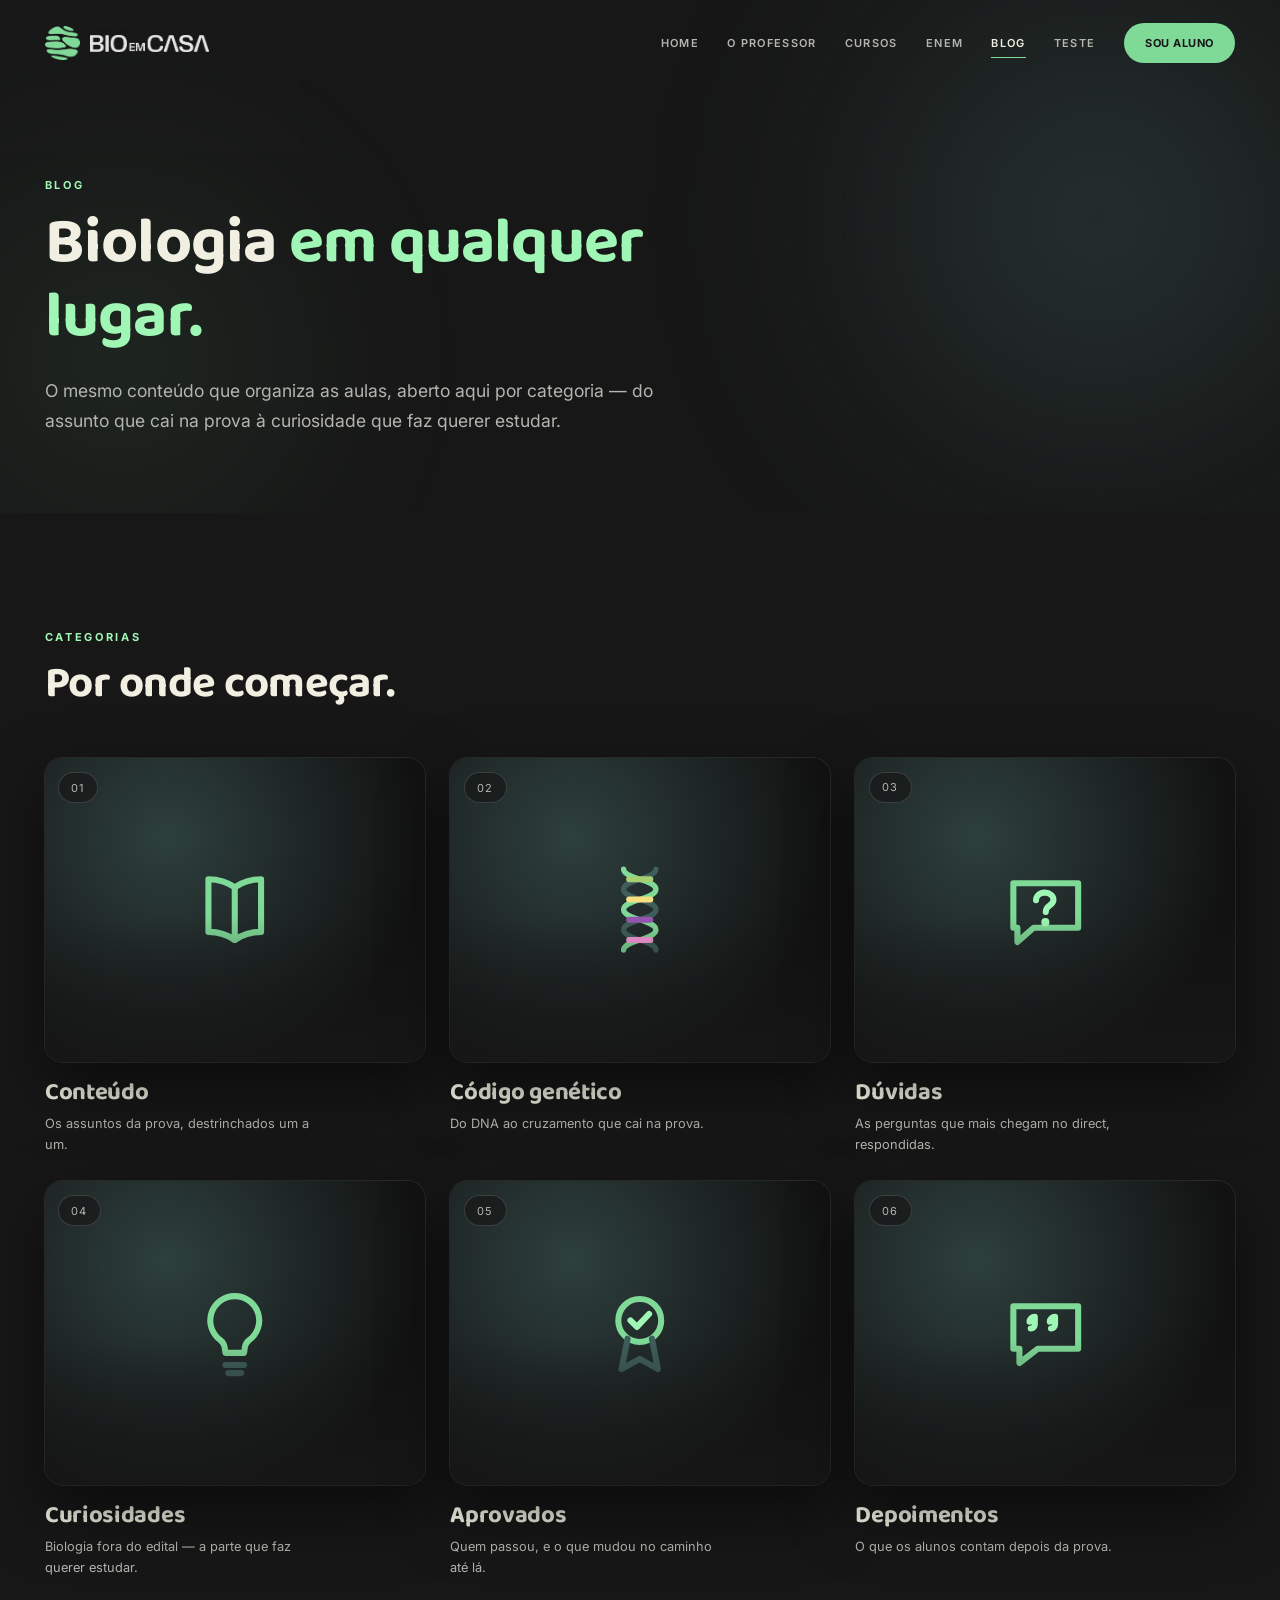
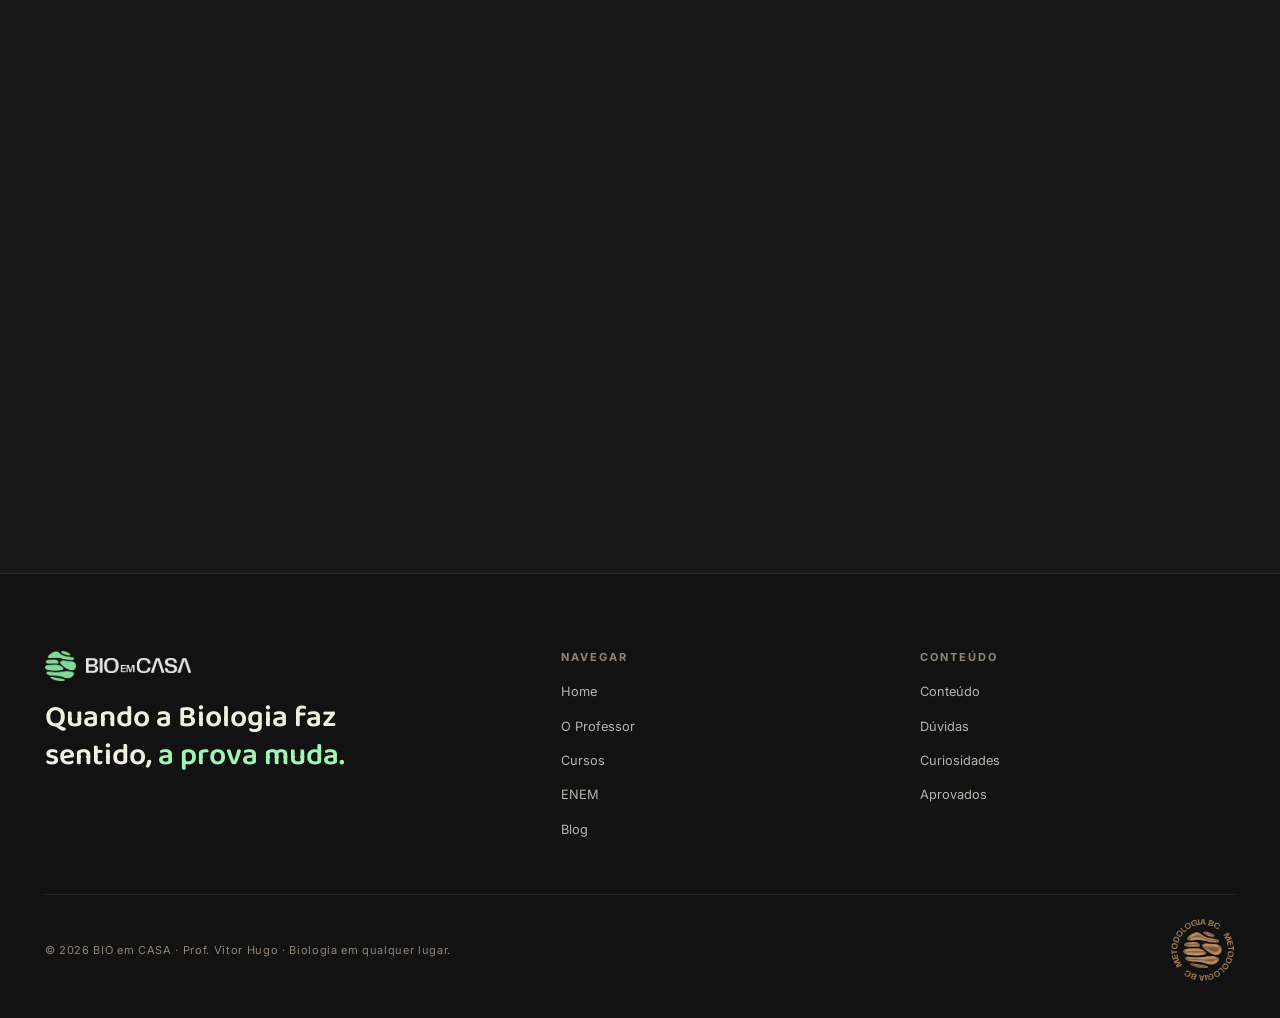
==== commit 444a92c8: "Botão "Sou aluno" aponta para bioemcasa.eveclass.com/pt Co-Authored-By: Claude Sonnet 5.5 <noreply@a" ====
--- a/blog.html
+++ b/blog.html
@@ -12,7 +12,7 @@
 <link rel="preconnect" href="https://fonts.gstatic.com" crossorigin>
 <link rel="stylesheet" href="https://fonts.googleapis.com/css2?family=Baloo+2:wght@500;600;700;800&family=Inter:wght@400;500;600;700&display=swap">
 <script>document.documentElement.classList.add('js')</script>
-<link rel="stylesheet" href="assets/css/site.css?v=20260915c">
+<link rel="stylesheet" href="assets/css/site.css?v=20260915d">
 <link rel="stylesheet" href="assets/css/paginas.css?v=20260915i">
 </head>
 <body>
@@ -36,7 +36,7 @@
     <a class="nav__link" href="enem.html"><span data-txt="ENEM">ENEM</span></a>
     <a class="nav__link" href="blog.html" aria-current="page"><span data-txt="Blog">Blog</span></a>
     <a class="nav__link" href="teste-performance.html" target="_blank" rel="noopener"><span data-txt="Teste">Teste</span></a>
-    <a class="btn btn--pill" href="https://eveclass.com/pt" target="_blank" rel="noopener">Sou aluno</a>
+    <a class="btn btn--pill" href="https://bioemcasa.eveclass.com/pt" target="_blank" rel="noopener">Sou aluno</a>
   </nav>
   <button class="menu-btn" type="button" aria-label="Abrir menu" aria-expanded="false" aria-controls="gaveta"><i></i><i></i></button>
 </header>
@@ -48,7 +48,7 @@
   <a href="enem.html" style="--i:3">ENEM</a>
   <a href="blog.html" style="--i:4">Blog</a>
   <a href="teste-performance.html" target="_blank" rel="noopener" style="--i:5">Teste</a>
-  <a href="https://eveclass.com/pt" target="_blank" rel="noopener" style="--i:6">Sou aluno</a>
+  <a href="https://bioemcasa.eveclass.com/pt" target="_blank" rel="noopener" style="--i:6">Sou aluno</a>
 </div>
 
 <main>
--- a/assets/css/site.css
+++ b/assets/css/site.css
@@ -373,8 +373,8 @@
 }
 .gaveta a{
   position:relative; font-family:var(--display); font-weight:700;
-  font-size:clamp(1.9rem,10vw,2.9rem); color:var(--ink);
-  padding:.35rem 0; border-bottom:1px solid var(--line);
+  font-size:clamp(1.4rem,6.4vw,2.1rem); color:var(--ink);
+  padding:.7rem 0; border-bottom:1px solid var(--line);
   opacity:0; transform:translateY(22px);
 }
 [data-menu="aberto"] .gaveta{ display:flex; }
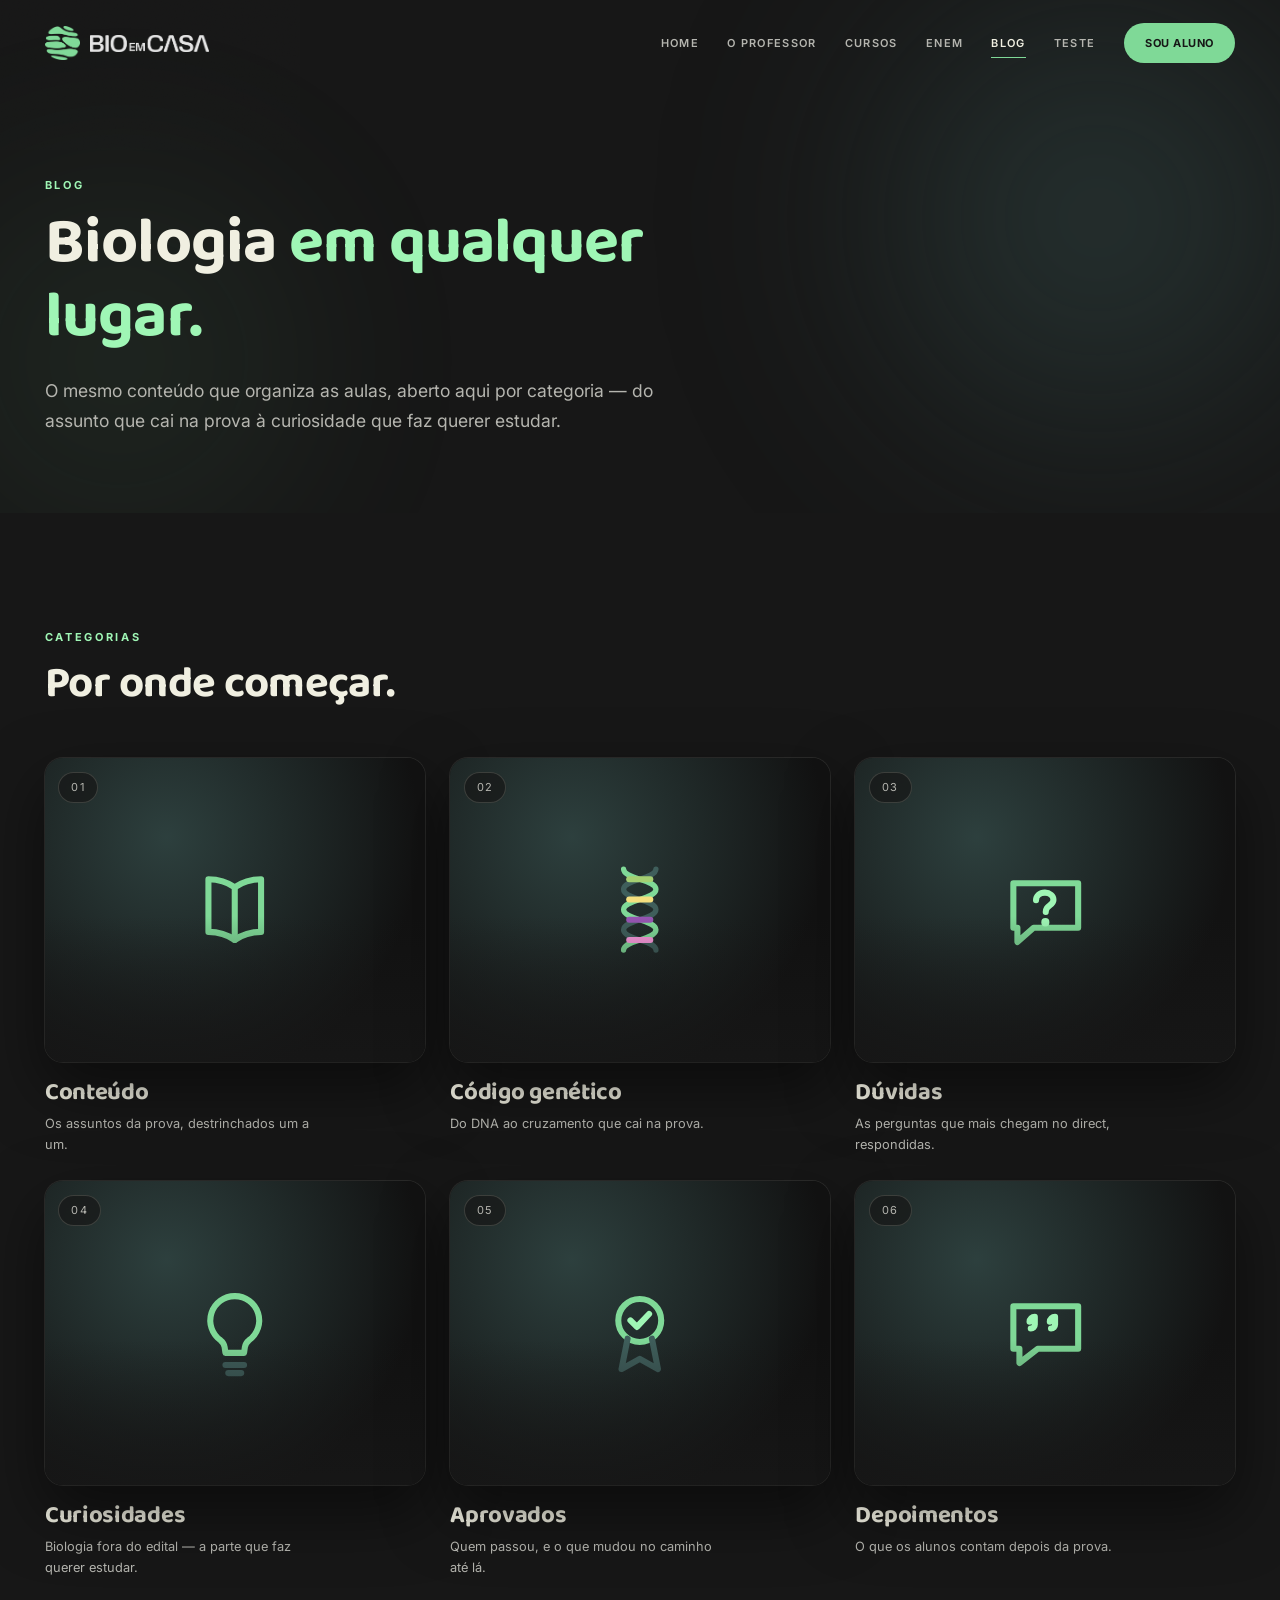
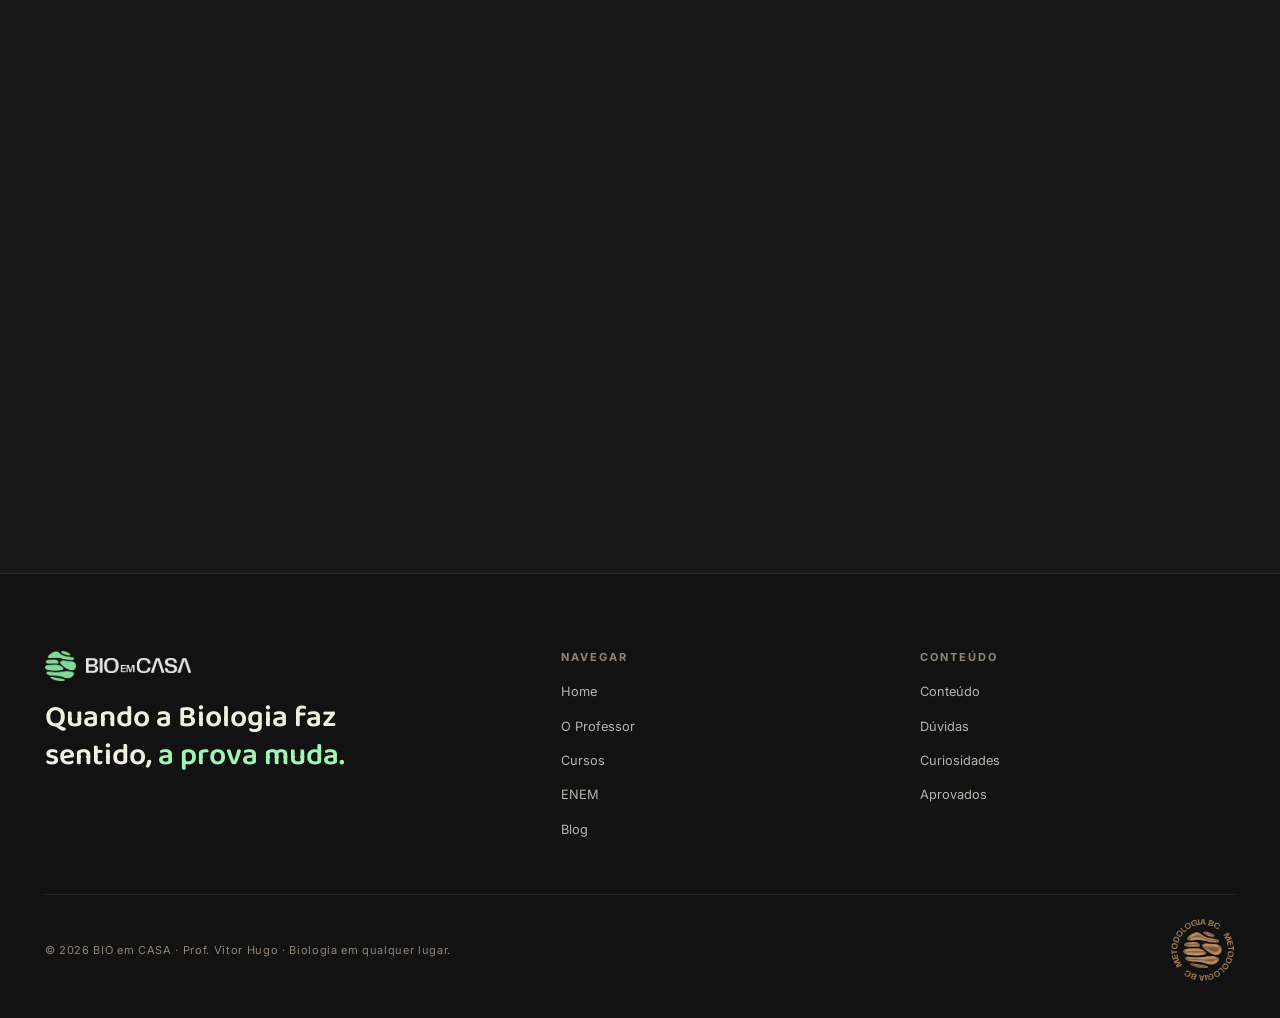
==== commit 12b3721e: "Cursos: vitrine borrada dos mapas mentais na secao Mapas Co-Authored-By: Claude Sonnet 5.5 <noreply@" ====
--- a/blog.html
+++ b/blog.html
@@ -13,7 +13,7 @@
 <link rel="stylesheet" href="https://fonts.googleapis.com/css2?family=Baloo+2:wght@500;600;700;800&family=Inter:wght@400;500;600;700&display=swap">
 <script>document.documentElement.classList.add('js')</script>
 <link rel="stylesheet" href="assets/css/site.css?v=20260915d">
-<link rel="stylesheet" href="assets/css/paginas.css?v=20260915i">
+<link rel="stylesheet" href="assets/css/paginas.css?v=20260915l">
 </head>
 <body>
 
--- a/assets/css/paginas.css
+++ b/assets/css/paginas.css
@@ -101,7 +101,7 @@
 /* --- atalhos (3 cards de navegação, logo após a capa — cada um rola até
    sua seção correspondente mais abaixo na mesma página) --- */
 .atalhos{
-  display:grid; grid-template-columns:repeat(3,minmax(0,1fr));
+  display:grid; grid-template-columns:repeat(4,minmax(0,1fr));
   gap:clamp(.9rem,1.8vw,1.4rem);
 }
 .atalho{
@@ -383,7 +383,7 @@
   .mes-bloco{ grid-template-columns:1fr; }
   .categorias{ grid-template-columns:repeat(2,minmax(0,1fr)); }
   .planos{ grid-template-columns:1fr; }
-  .atalhos{ grid-template-columns:1fr; }
+  .atalhos{ grid-template-columns:repeat(2,minmax(0,1fr)); }
 }
 @media (max-width:640px){
   .tira{ grid-template-columns:1fr; }
@@ -421,3 +421,35 @@
 /* Sem JS, com movimento reduzido ou antes do primeiro quadro: o logo já está
    montado. A animação é um ganho, nunca a condição para o logo existir. */
 .marca-viva:not(.viva) span{ transform:none; opacity:1; filter:none; }
+
+/* mapas mentais: um produto só, então um card largo em vez de grade */
+.mapas-card{
+  display:flex; align-items:center; gap:clamp(1.1rem,2.5vw,2rem); flex-wrap:wrap;
+  padding:clamp(1.4rem,3vw,2.1rem); border-radius:20px;
+  background:linear-gradient(150deg,rgba(63,94,91,.38),var(--bg-raise) 70%);
+  border:1px solid var(--green-line);
+}
+.mapas-card__txt{ flex:1 1 22rem; min-width:0; }
+.mapas-card__txt p{ margin:.35rem 0 0; max-width:52ch; font-size:var(--t-small); color:var(--ink-2); line-height:1.6; }
+.mapas-card__acao{ display:flex; align-items:center; gap:1.25rem; flex-wrap:wrap; }
+.mapas-card__preco{ font-family:var(--display); font-weight:800; font-size:clamp(1.7rem,1.3rem + 1.4vw,2.2rem); color:var(--mint); line-height:1; }
+@media (max-width:640px){
+  .atalhos{ grid-template-columns:1fr; }
+  .mapas-card__acao{ width:100%; justify-content:space-between; }
+}
+
+/* vitrine dos mapas: o mosaico vai desfocado de propósito (o arquivo já é
+   borrado) — dá a ideia do material sem entregar o conteúdo */
+.mapas-topo{ display:grid; grid-template-columns:minmax(0,1fr) minmax(0,1.05fr); gap:clamp(1.5rem,4vw,3.5rem); align-items:center; margin-bottom:clamp(1.6rem,3vw,2.4rem); }
+.mapas-topo .tit-secao{ margin-bottom:0; }
+.mapas-vitrine{
+  position:relative; height:clamp(260px,29vw,400px); overflow:hidden; border-radius:20px;
+  -webkit-mask-image:linear-gradient(to right,transparent,#000 22%,#000 100%),linear-gradient(to bottom,#000 70%,transparent);
+  -webkit-mask-composite:source-in; mask-image:linear-gradient(to right,transparent,#000 22%,#000 100%),linear-gradient(to bottom,#000 70%,transparent);
+  mask-composite:intersect; pointer-events:none; user-select:none;
+}
+.mapas-vitrine img{ position:absolute; left:0; top:50%; width:100%; height:auto; transform:translateY(-47%); opacity:.9; -webkit-user-drag:none; }
+@media (max-width:760px){
+  .mapas-topo{ grid-template-columns:1fr; }
+  .mapas-vitrine{ height:200px; }
+}
